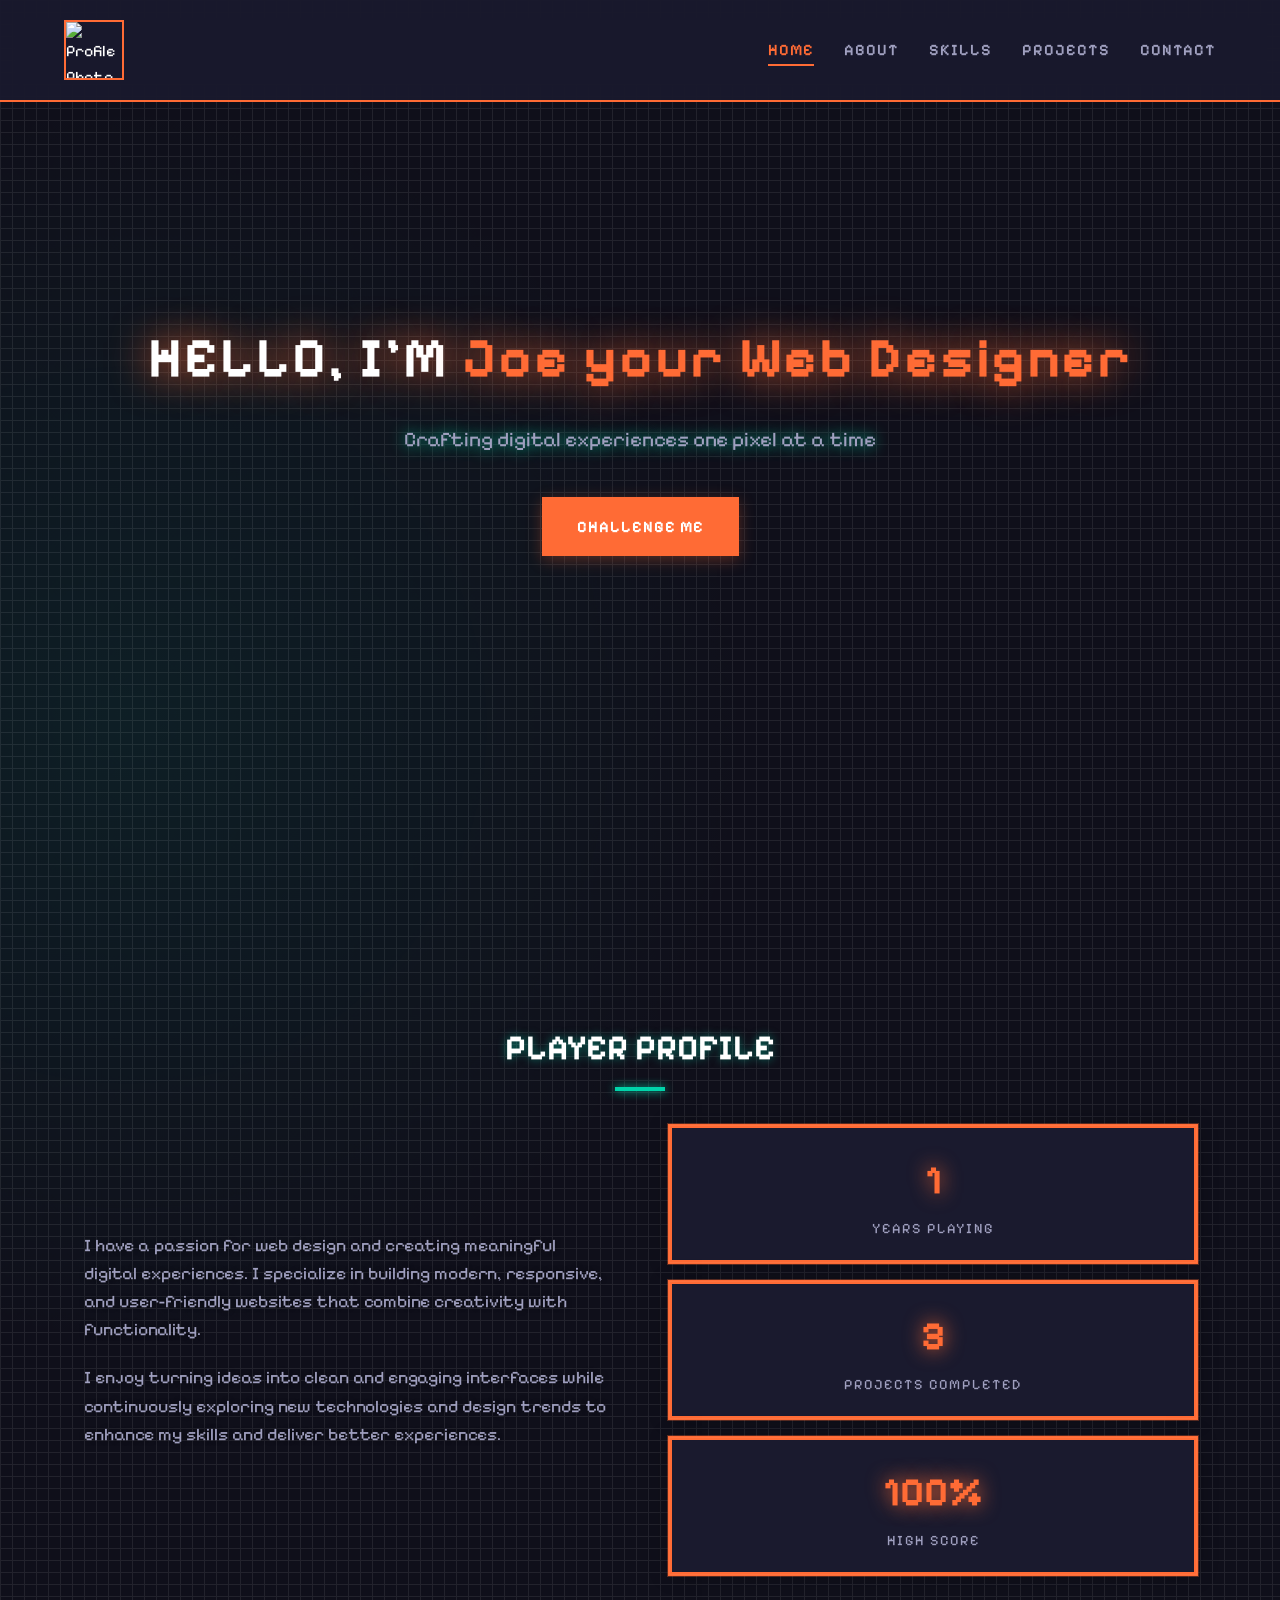
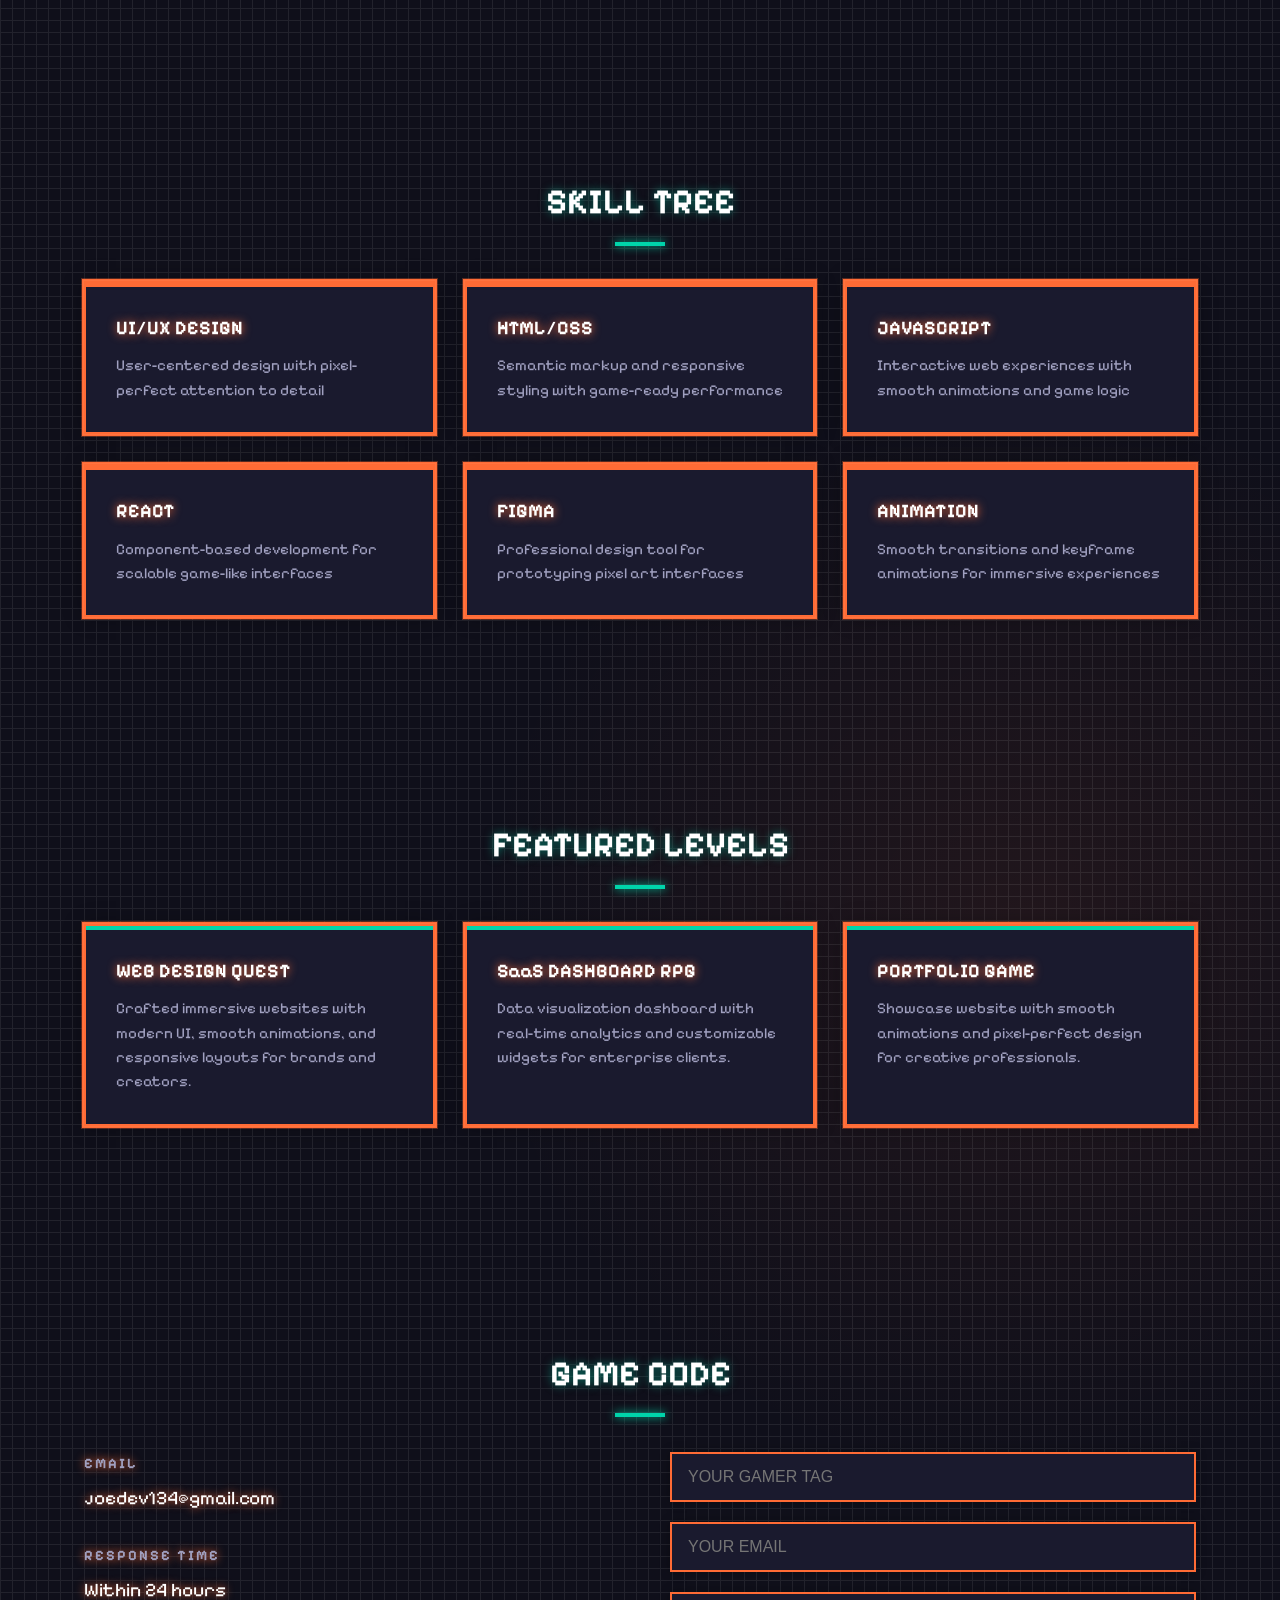
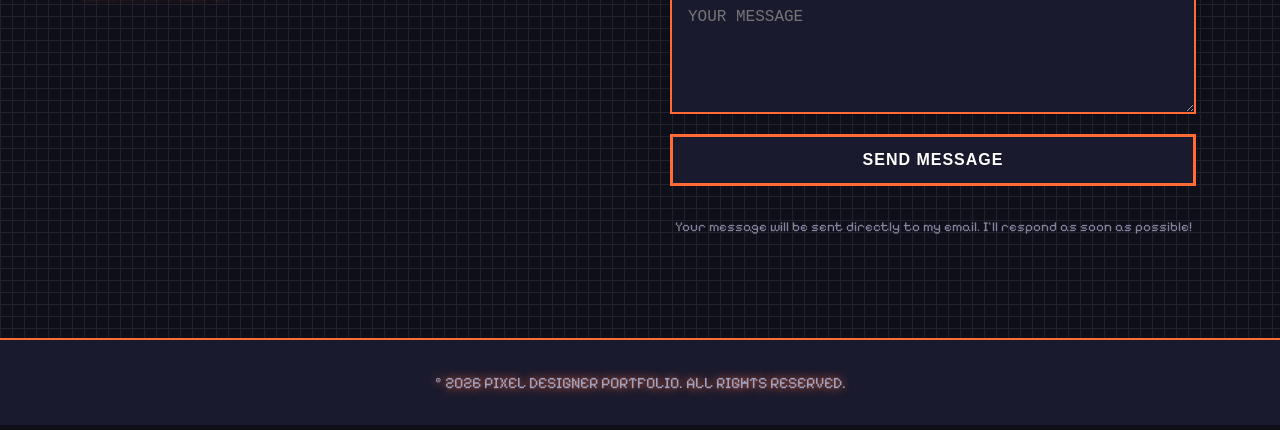
==== index.html @ b0dbd519 "Initial commit" ====
<!DOCTYPE html>
<html lang="en">
<head>
    <meta charset="UTF-8">
    <meta name="viewport" content="width=device-width, initial-scale=1.0">
    <meta name="description" content="Game-themed web designer portfolio with pixel art style. UI/UX design skills, projects, and experience showcase.">
    <title>Pixel Designer Portfolio</title>
    <link rel="stylesheet" href="styles.css">
</head>
<body>
    <header class="header">
        <nav class="nav container">
            <div class="logo">
                <img src="../Gemini_Generated_Image_d6v6o7d6v6o7d6v6.png" alt="Profile Photo" class="logo__img">
            </div>
            <ul class="nav__list" id="navList">
                <li><a href="#home" class="nav__link active">HOME</a></li>
                <li><a href="#about" class="nav__link">ABOUT</a></li>
                <li><a href="#skills" class="nav__link">SKILLS</a></li>
                <li><a href="#projects" class="nav__link">PROJECTS</a></li>
                <li><a href="#contact" class="nav__link">CONTACT</a></li>
            </ul>
        </nav>
    </header>

    <section class="home section" id="home">
        <div class="container">
            <h1 class="home__title">HELLO, I'M <span class="highlight">Joe your Web Designer</span></h1>
            <p class="home__subtitle">Crafting digital experiences one pixel at a time</p>
            <a href="#contact" class="btn btn-primary">CHALLENGE ME</a>
        </div>
    </section>

    <section class="about section" id="about">
        <div class="container">
            <h2 class="section__title">PLAYER PROFILE</h2>
            <div class="about__content">
                <div class="about__text">
                    <p>I have a passion for web design and creating meaningful digital experiences. I specialize in building modern, responsive, and user-friendly websites that combine creativity with functionality.</p>
                    <p>I enjoy turning ideas into clean and engaging interfaces while continuously exploring new technologies and design trends to enhance my skills and deliver better experiences.</p>
                </div>
                <div class="about__stats">
                    <div class="stat">
                        <div class="stat__number">1</div>
                        <div class="stat__label">YEARS PLAYING</div>
                    </div>
                    <div class="stat">
                        <div class="stat__number">3</div>
                        <div class="stat__label">PROJECTS COMPLETED</div>
                    </div>
                    <div class="stat">
                        <div class="stat__number">100%</div>
                        <div class="stat__label">HIGH SCORE</div>
                    </div>
                </div>
            </div>
        </div>
    </section>

    <section class="skills section" id="skills">
        <div class="container">
            <h2 class="section__title">SKILL TREE</h2>
            <div class="skills__grid">
                <div class="skill-card" data-skill>
                    <h3 class="skill-card__title">UI/UX DESIGN</h3>
                    <p class="skill-card__desc">User-centered design with pixel-perfect attention to detail</p>
                </div>
                <div class="skill-card" data-skill>
                    <h3 class="skill-card__title">HTML/CSS</h3>
                    <p class="skill-card__desc">Semantic markup and responsive styling with game-ready performance</p>
                </div>
                <div class="skill-card" data-skill>
                    <h3 class="skill-card__title">JAVASCRIPT</h3>
                    <p class="skill-card__desc">Interactive web experiences with smooth animations and game logic</p>
                </div>
                <div class="skill-card" data-skill>
                    <h3 class="skill-card__title">REACT</h3>
                    <p class="skill-card__desc">Component-based development for scalable game-like interfaces</p>
                </div>
                <div class="skill-card" data-skill>
                    <h3 class="skill-card__title">FIGMA</h3>
                    <p class="skill-card__desc">Professional design tool for prototyping pixel art interfaces</p>
                </div>
                <div class="skill-card" data-skill>
                    <h3 class="skill-card__title">ANIMATION</h3>
                    <p class="skill-card__desc">Smooth transitions and keyframe animations for immersive experiences</p>
                </div>
            </div>
        </div>
    </section>

    <section class="projects section" id="projects">
        <div class="container">
            <h2 class="section__title">FEATURED LEVELS</h2>
            <div class="projects__grid">
                <div class="project-card" data-project>
                    <h3 class="project-card__title">WEB DESIGN QUEST</h3>
                    <p class="project-card__desc">Crafted immersive websites with modern UI, smooth animations, and responsive layouts for brands and creators.</p>
                </div>
                <div class="project-card" data-project>
                    <h3 class="project-card__title">SaaS DASHBOARD RPG</h3>
                    <p class="project-card__desc">Data visualization dashboard with real-time analytics and customizable widgets for enterprise clients.</p>
                </div>
                <div class="project-card" data-project>
                    <h3 class="project-card__title">PORTFOLIO GAME</h3>
                    <p class="project-card__desc">Showcase website with smooth animations and pixel-perfect design for creative professionals.</p>
                </div>
            </div>
        </div>
    </section>

    <section class="contact section" id="contact">
        <div class="container">
            <h2 class="section__title">GAME CODE</h2>
            <div class="contact__content">
                <div class="contact__info">
                    <div class="contact-item">
                        <h4>EMAIL</h4>
                        <p>joedev134@gmail.com</p>
                    </div>
                    <div class="contact-item">
                        <h4>RESPONSE TIME</h4>
                        <p>Within 24 hours</p>
                    </div>
                </div>
                <form class="contact__form" id="contactForm" action="https://formspree.io/f/maqgzdpd" method="POST">
                    <input type="hidden" name="_subject" value="New Portfolio Contact Message">
                    <div class="form-group">
                        <input type="text" name="name" placeholder="YOUR GAMER TAG" required>
                    </div>
                    <div class="form-group">
                        <input type="email" name="email" placeholder="YOUR EMAIL" required>
                    </div>
                    <div class="form-group">
                        <textarea name="message" rows="5" placeholder="YOUR MESSAGE" required></textarea>
                    </div>
                    <button type="submit" class="btn btn-secondary">SEND MESSAGE</button>
                    <p class="form-note">Your message will be sent directly to my email. I'll respond as soon as possible!</p>
                </form>
            </div>
        </div>
    </section>

    <footer class="footer">
        <div class="container">
            <p>&copy; 2026 PIXEL DESIGNER PORTFOLIO. ALL RIGHTS RESERVED.</p>
        </div>
    </footer>

    <script src="animations.js"></script>
</body>
</html>
---- styles.css ----
@import url('https://fonts.googleapis.com/css2?family=Pixelify+Sans:wght@400;500;600;700;800&display=swap');

html {
    scroll-behavior: smooth;
}

:root {
    --primary-color: #ff6b35;
    --primary-dark: #e55a2b;
    --secondary-color: #1a1a2e;
    --accent-color: #00d4aa;
    --bg-color: #0f0f1a;
    --card-bg: #1a1a2e;
    --text-color: #ffffff;
    --text-light: #a0a0c0;
    --border-radius: 0;
    --transition: all 0.3s ease;
    --font-primary: 'Pixelify Sans', cursive;
    --pixel-size: 4px;
}

* {
    margin: 0;
    padding: 0;
    box-sizing: border-box;
}

body {
    font-family: var(--font-primary);
    background-color: var(--bg-color);
    color: var(--text-color);
    line-height: 1.6;
    overflow-x: hidden;
    position: relative;
}

body::before {
    content: '';
    position: fixed;
    top: 0;
    left: 0;
    width: 100%;
    height: 100%;
    background: 
        radial-gradient(circle at 10% 20%, rgba(0, 212, 170, 0.08) 0%, transparent 20%),
        radial-gradient(circle at 80% 70%, rgba(255, 107, 53, 0.08) 0%, transparent 20%);
    z-index: -1;
}

body::after {
    content: '';
    position: fixed;
    top: 0;
    left: 0;
    width: 100%;
    height: 100%;
    background-image: 
        linear-gradient(#ffffff 1px, transparent 1px),
        linear-gradient(90deg, #ffffff 1px, transparent 1px);
    background-size: 12px 12px;
    opacity: 0.08;
    pointer-events: none;
    z-index: -1;
}

.container {
    width: min(90%, 1200px);
    margin: 0 auto;
    padding: 0 20px;
}

.section {
    padding: 100px 0;
}

.game-title {
    text-align: center;
    font-size: 3rem;
    font-weight: 800;
    margin-bottom: 60px;
    position: relative;
    text-shadow: 0 0 20px var(--primary-color);
    letter-spacing: 4px;
}

.game-title::after {
    content: '';
    position: absolute;
    width: 80px;
    height: 8px;
    background: var(--primary-color);
    bottom: -30px;
    left: 50%;
    transform: translateX(-50%);
    box-shadow: 0 0 15px var(--primary-color);
}

.section__title {
    text-align: center;
    font-size: 2.2rem;
    font-weight: 700;
    margin-bottom: 50px;
    position: relative;
    text-shadow: 0 0 10px rgba(0, 212, 170, 0.5);
}

.section__title::after {
    content: '';
    position: absolute;
    width: 50px;
    height: 4px;
    background: var(--accent-color);
    bottom: -15px;
    left: 50%;
    transform: translateX(-50%);
    box-shadow: 0 0 10px var(--accent-color);
}

.header {
    position: fixed;
    top: 0;
    left: 0;
    width: 100%;
    background: rgba(26, 26, 46, 0.95);
    backdrop-filter: blur(10px);
    z-index: 1000;
    border-bottom: 2px solid var(--primary-color);
}

.nav {
    display: flex;
    justify-content: space-between;
    align-items: center;
    padding: 20px 0;
}

.logo {
    width: 60px;
    height: 60px;
    border: 2px solid var(--primary-color);
    border-radius: 0;
    display: flex;
    align-items: center;
    justify-content: center;
    cursor: pointer;
    transition: var(--transition);
    position: relative;
    overflow: hidden;
}

.logo__img {
    width: 100%;
    height: 100%;
    object-fit: cover;
    display: block;
}

.logo::before {
    content: '';
    position: absolute;
    top: -5px;
    left: -5px;
    right: -5px;
    bottom: -5px;
    border: 2px solid transparent;
    box-shadow: 0 0 10px var(--primary-color);
}

.logo:hover {
    transform: scale(1.1);
    box-shadow: 0 0 20px var(--primary-color);
}

.nav__list {
    display: flex;
    gap: 30px;
    list-style: none;
    position: relative;
}

.nav__link {
    text-decoration: none;
    color: var(--text-light);
    font-weight: 600;
    position: relative;
    transition: var(--transition);
    padding: 5px 0;
    letter-spacing: 1px;
    z-index: 1;
}

.nav__link.active,
.nav__link:hover {
    color: var(--primary-color);
    border-bottom: 2px solid var(--primary-color);
}

.btn {
    display: inline-block;
    padding: 14px 32px;
    border: 3px solid var(--primary-color);
    border-radius: 0;
    font-size: 1rem;
    font-weight: 700;
    text-decoration: none;
    cursor: pointer;
    transition: var(--transition);
    text-align: center;
    letter-spacing: 1px;
    position: relative;
}

.btn-primary {
    background: var(--primary-color);
    color: #fff;
    box-shadow: 0 4px 15px rgba(255, 107, 53, 0.3);
}

.btn-primary:hover {
    background: var(--primary-dark);
    transform: translateY(-2px);
}

.btn-secondary {
    background: var(--secondary-color);
    color: #fff;
}

.btn-secondary:hover {
    background: #2a2a4a;
    transform: translateY(-2px);
}

.home {
    min-height: 100vh;
    display: flex;
    align-items: center;
    justify-content: center;
    text-align: center;
    padding-top: 70px;
}

.home__title {
    font-size: 3.5rem;
    font-weight: 800;
    margin-bottom: 20px;
    text-shadow: 0 0 40px var(--primary-color);
    letter-spacing: 2px;
}

.highlight {
    color: var(--primary-color);
    text-shadow: 0 0 40px var(--primary-color);
}

.home__subtitle {
    font-size: 1.3rem;
    color: var(--text-light);
    margin-bottom: 40px;
    text-shadow: 0 0 15px var(--accent-color);
}

.about {
    padding-top: 120px;
}

.about__content {
    display: grid;
    grid-template-columns: 1fr 1fr;
    gap: 60px;
    align-items: center;
}

.about__text p {
    font-size: 1.1rem;
    margin-bottom: 20px;
    color: var(--text-light);
    text-shadow: 0 0 5px rgba(0, 0, 0, 0.5);
}

.about__stats {
    display: flex;
    flex-direction: column;
    gap: 20px;
}

.stat {
    text-align: center;
    padding: 20px;
    background: var(--card-bg);
    border: 2px solid var(--primary-color);
    transition: var(--transition);
    box-shadow: 
        0 0 0 1px rgba(255, 255, 255, 0.05),
        0 0 0 2px var(--primary-color),
        0 0 0 3px rgba(255, 107, 53, 0.3),
        0 0 20px rgba(0, 0, 0, 0.3);
}

.stat:hover {
    transform: translateY(-5px);
    background: var(--primary-color);
    box-shadow: 
        0 0 0 1px rgba(255, 255, 255, 0.05),
        0 0 0 2px var(--primary-color),
        0 0 0 3px rgba(255, 107, 53, 0.3),
        0 0 20px var(--primary-color);
}

.stat:hover .stat__number {
    color: #fff;
    text-shadow: 0 0 20px #fff;
}

.stat__number {
    font-size: 2.5rem;
    font-weight: 800;
    color: var(--primary-color);
    margin-bottom: 5px;
    text-shadow: 0 0 20px var(--primary-color);
}

.stat__label {
    font-size: 0.9rem;
    color: var(--text-light);
    text-transform: uppercase;
    letter-spacing: 2px;
}

.about__stats {
    display: flex;
    flex-direction: column;
    gap: 20px;
}

.stat {
    text-align: center;
    padding: 20px;
    background: var(--card-bg);
    border: 2px solid var(--primary-color);
    transition: var(--transition);
    box-shadow: 
        0 0 0 1px rgba(255, 255, 255, 0.05),
        0 0 0 2px var(--primary-color),
        0 0 0 3px rgba(255, 107, 53, 0.3),
        0 0 20px rgba(0, 0, 0, 0.3);
}

.stat:hover {
    transform: translateY(-5px);
    background: var(--primary-color);
    box-shadow: 0 0 30px var(--primary-color), 0 0 60px var(--primary-color);
}

.stat:hover .stat__number {
    color: #fff;
    text-shadow: 0 0 20px #fff;
}

.stat__number {
    font-size: 2.5rem;
    font-weight: 800;
    color: var(--primary-color);
    margin-bottom: 5px;
    text-shadow: 0 0 20px var(--primary-color);
}

.stat__label {
    font-size: 0.9rem;
    color: var(--text-light);
    text-transform: uppercase;
    letter-spacing: 2px;
}

.skills__grid {
    display: grid;
    grid-template-columns: repeat(auto-fit, minmax(280px, 1fr));
    gap: 30px;
}

.skill-card {
    background: var(--card-bg);
    padding: 30px;
    border: 2px solid var(--primary-color);
    transition: var(--transition);
    box-shadow: 
        0 0 0 1px rgba(255, 255, 255, 0.05),
        0 0 0 2px var(--primary-color),
        0 0 0 3px rgba(255, 107, 53, 0.3),
        0 0 20px rgba(0, 0, 0, 0.3);
    position: relative;
    overflow: hidden;
}

.skill-card::before {
    content: '';
    position: absolute;
    top: 0;
    left: 0;
    width: 100%;
    height: 4px;
    background: var(--primary-color);
}

.skill-card:hover {
    transform: translateY(-10px);
    box-shadow: 0 0 30px var(--primary-color), 0 0 60px var(--primary-color);
    border-color: var(--accent-color);
}

.skill-card__title {
    font-size: 1.2rem;
    margin-bottom: 10px;
    color: var(--text-color);
    text-shadow: 0 0 10px var(--primary-color);
}

.skill-card__desc {
    color: var(--text-light);
    font-size: 0.95rem;
}

.projects__grid {
    display: grid;
    grid-template-columns: repeat(auto-fit, minmax(300px, 1fr));
    gap: 30px;
}

.project-card {
    background: var(--card-bg);
    padding: 30px;
    border: 2px solid var(--primary-color);
    transition: var(--transition);
    box-shadow: 
        0 0 0 1px rgba(255, 255, 255, 0.05),
        0 0 0 2px var(--primary-color),
        0 0 0 3px rgba(255, 107, 53, 0.3),
        0 0 20px rgba(0, 0, 0, 0.3);
    position: relative;
    overflow: hidden;
}

.project-card::before {
    content: '';
    position: absolute;
    top: 0;
    left: 0;
    width: 100%;
    height: 4px;
    background: var(--accent-color);
}

.project-card:hover {
    transform: translateY(-10px);
    box-shadow: 0 0 30px var(--primary-color), 0 0 60px var(--primary-color);
    border-color: var(--accent-color);
}

.project-card__title {
    font-size: 1.2rem;
    margin-bottom: 10px;
    color: var(--text-color);
    text-shadow: 0 0 10px var(--primary-color);
}

.project-card__desc {
    color: var(--text-light);
    font-size: 0.95rem;
}

.contact {
    padding-top: 120px;
}

.contact__content {
    display: grid;
    grid-template-columns: 1fr 1fr;
    gap: 60px;
}

.contact__info {
    display: flex;
    flex-direction: column;
    gap: 30px;
}

.contact-item h4 {
    font-size: 0.9rem;
    text-transform: uppercase;
    letter-spacing: 2px;
    color: var(--text-light);
    margin-bottom: 8px;
    text-shadow: 0 0 10px var(--primary-color);
}

.contact-item p {
    font-size: 1.2rem;
    color: var(--text-color);
    text-shadow: 0 0 10px var(--primary-color);
}

.contact__form {
    display: flex;
    flex-direction: column;
    gap: 20px;
}

.form-group {
    display: flex;
    flex-direction: column;
}

.form-group input,
.form-group textarea {
    padding: 14px 16px;
    border: 2px solid var(--primary-color);
    border-radius: 0;
    font-size: 1rem;
    background: var(--card-bg);
    color: var(--text-color);
    transition: var(--transition);
    box-shadow: 0 0 10px rgba(0, 0, 0, 0.3);
}

.form-group input:focus,
.form-group textarea:focus {
    outline: none;
    border-color: var(--accent-color);
    box-shadow: 0 0 20px var(--accent-color);
}

.form-group textarea {
    resize: vertical;
}

.form-note {
    font-size: 0.85rem;
    color: var(--text-light);
    text-align: center;
    margin-top: 10px;
    opacity: 0.8;
}

.footer {
    background: var(--card-bg);
    padding: 30px 0;
    text-align: center;
    border-top: 2px solid var(--primary-color);
}

.footer p {
    color: var(--text-light);
    text-shadow: 0 0 10px var(--primary-color);
}

@media (max-width: 768px) {
    .home__title {
        font-size: 2.5rem;
    }

    .game-title {
        font-size: 2rem;
    }

    .section__title {
        font-size: 1.5rem;
    }

    .about__content,
    .contact__content {
        grid-template-columns: 1fr;
    }

    .home__subtitle {
        font-size: 1rem;
    }

    .nav__list {
        gap: 15px;
    }
    
    .stat__number {
        font-size: 2rem;
    }
}
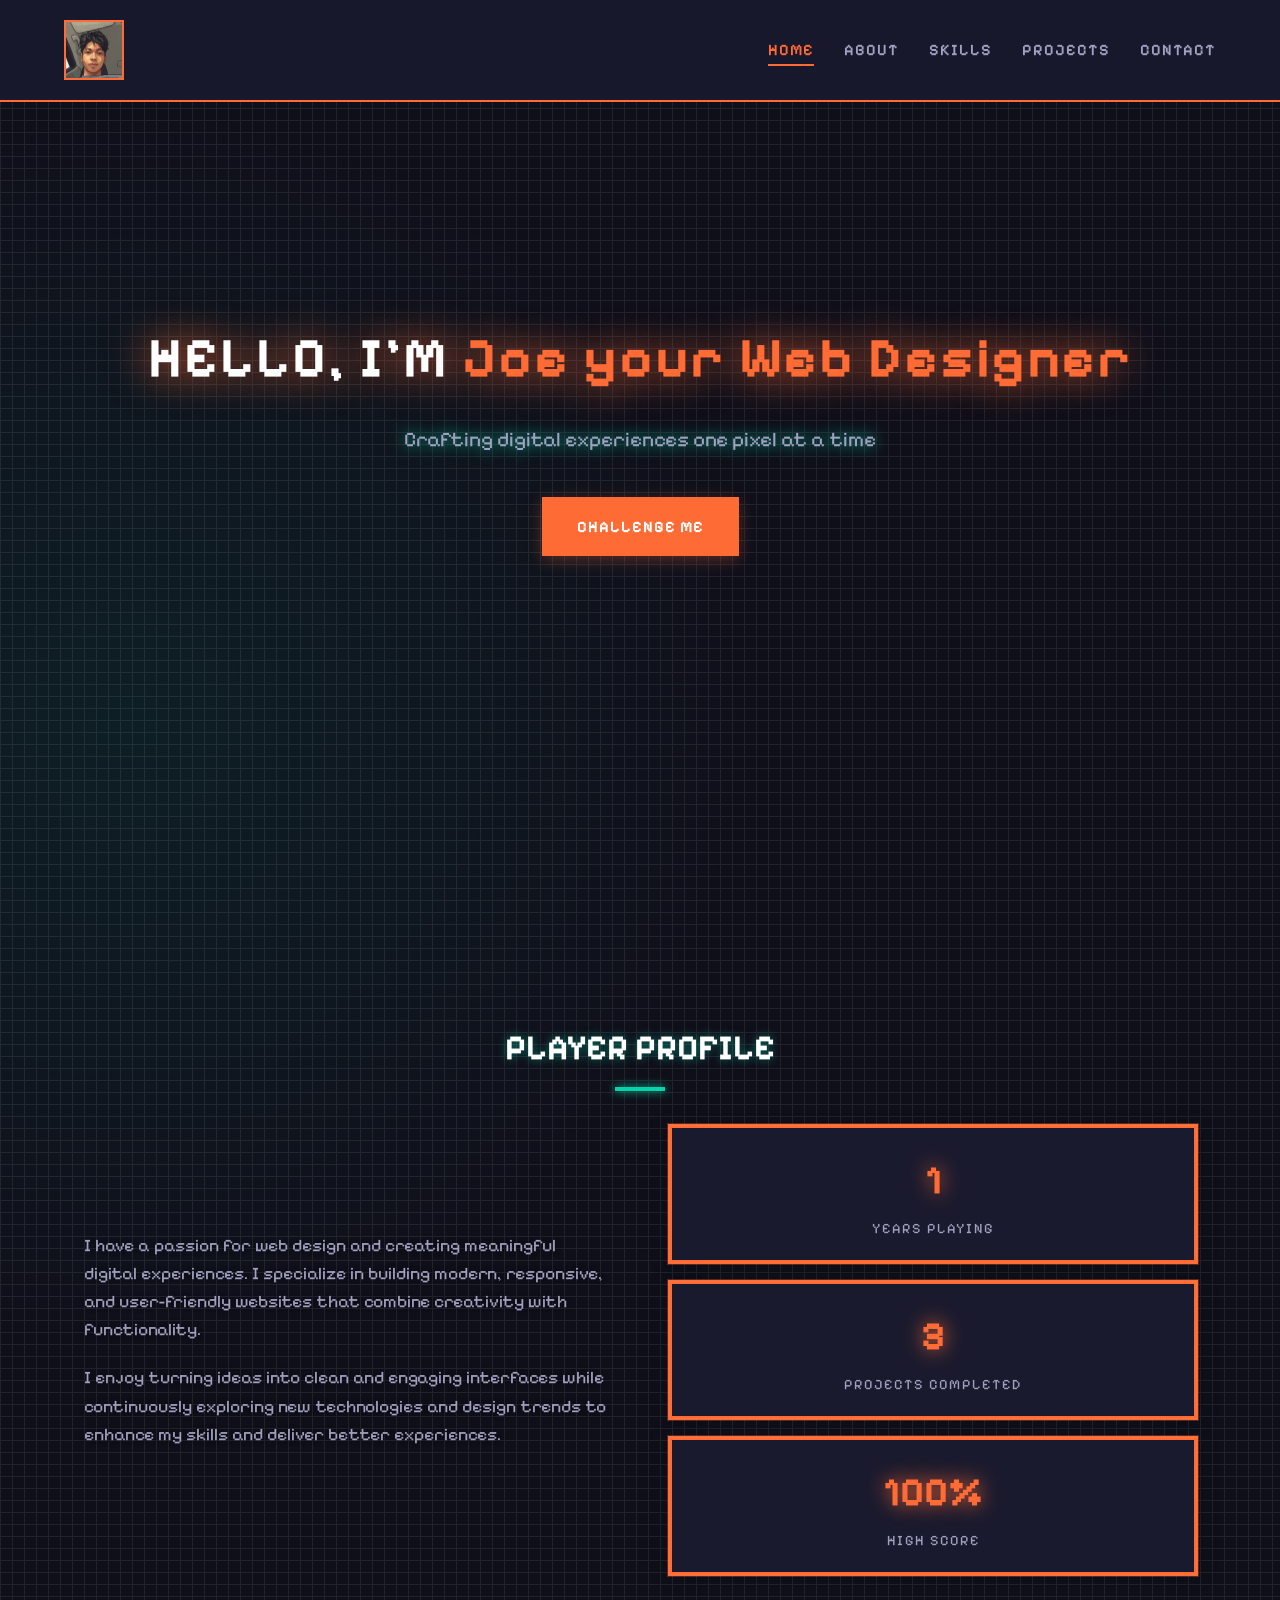
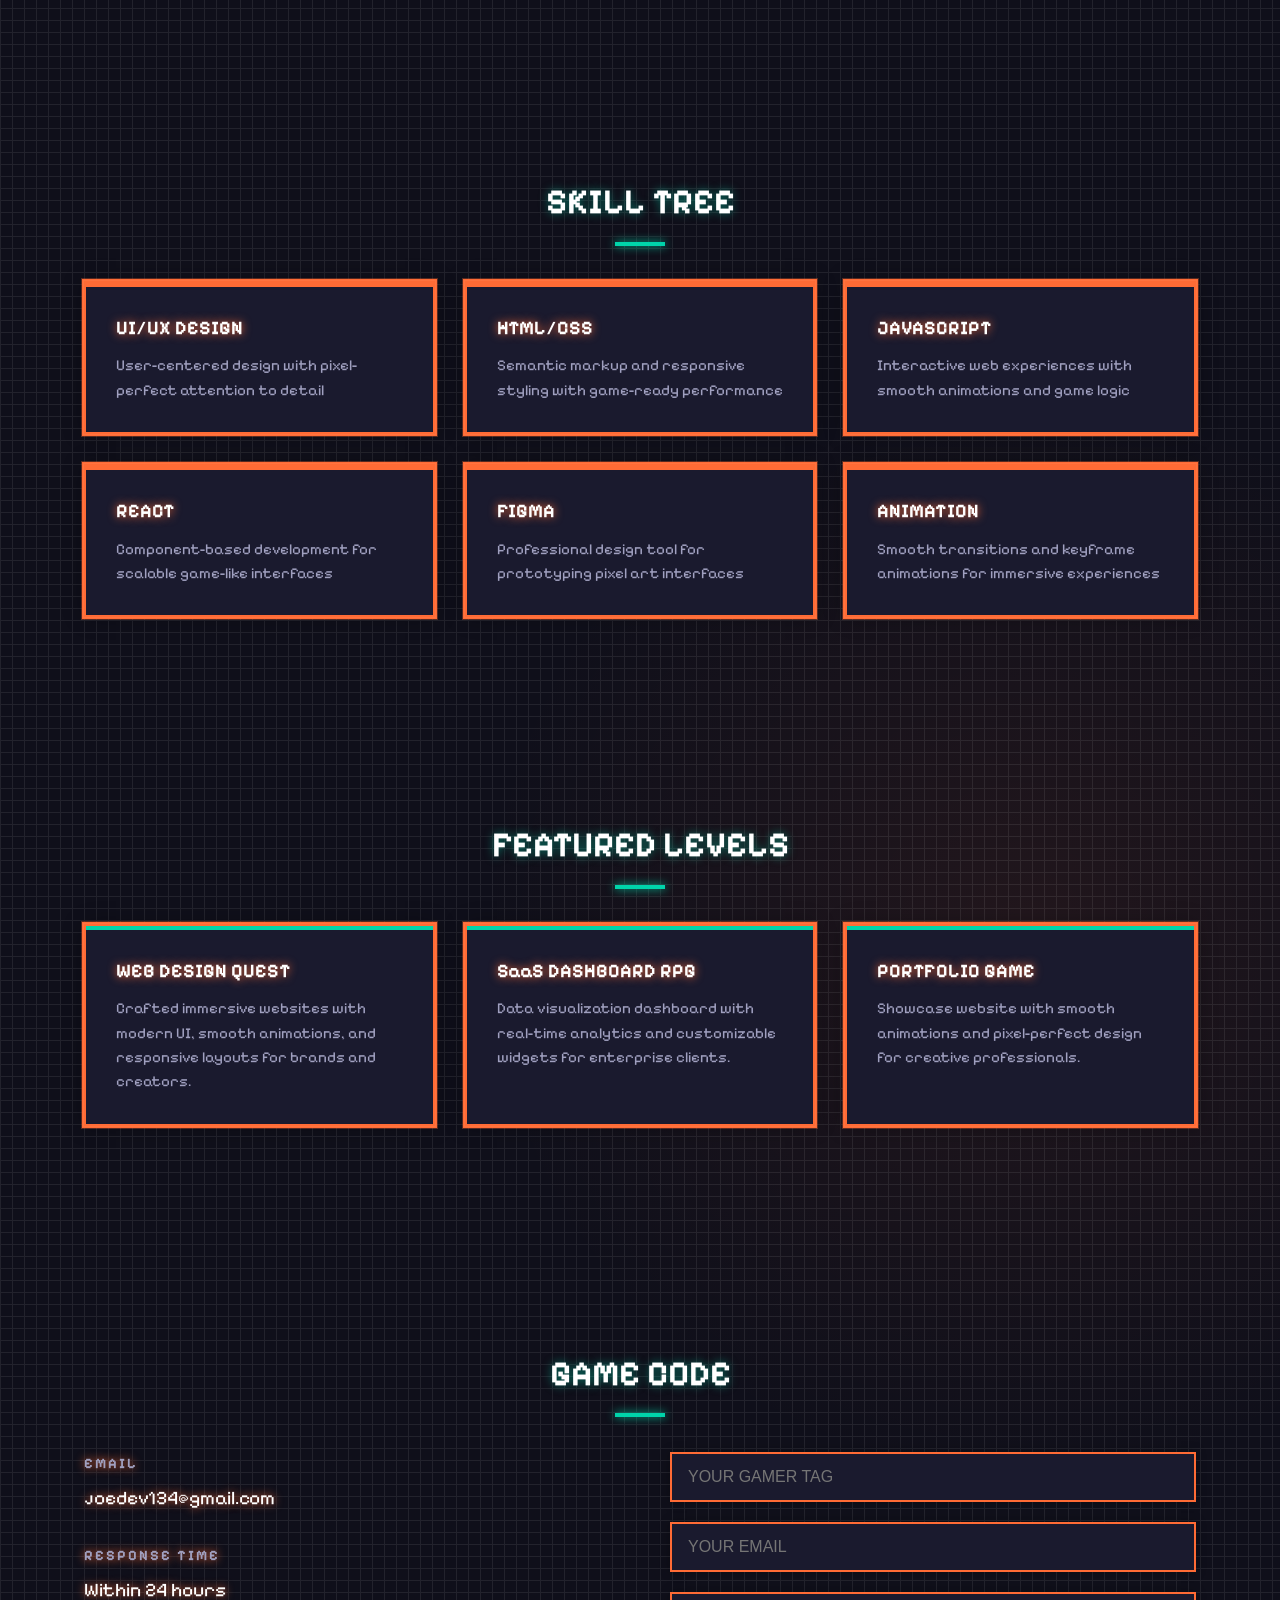
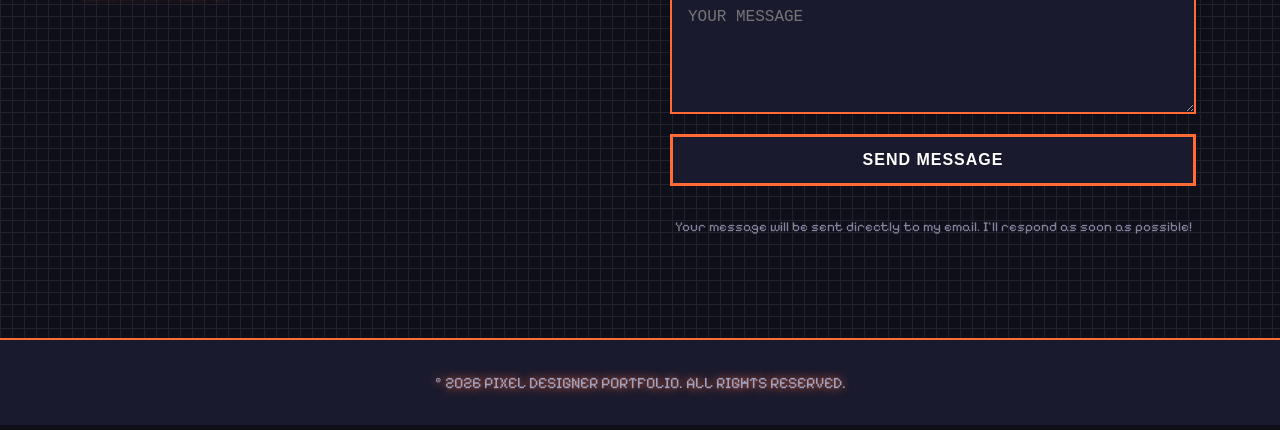
==== commit a9b9b47d: "Add profile image and fix logo path (refresh)" ====
--- a/index.html
+++ b/index.html
@@ -11,7 +11,7 @@
     <header class="header">
         <nav class="nav container">
             <div class="logo">
-                <img src="../Gemini_Generated_Image_d6v6o7d6v6o7d6v6.png" alt="Profile Photo" class="logo__img">
+                <img src="profile.png" alt="Profile Photo" class="logo__img">
             </div>
             <ul class="nav__list" id="navList">
                 <li><a href="#home" class="nav__link active">HOME</a></li>
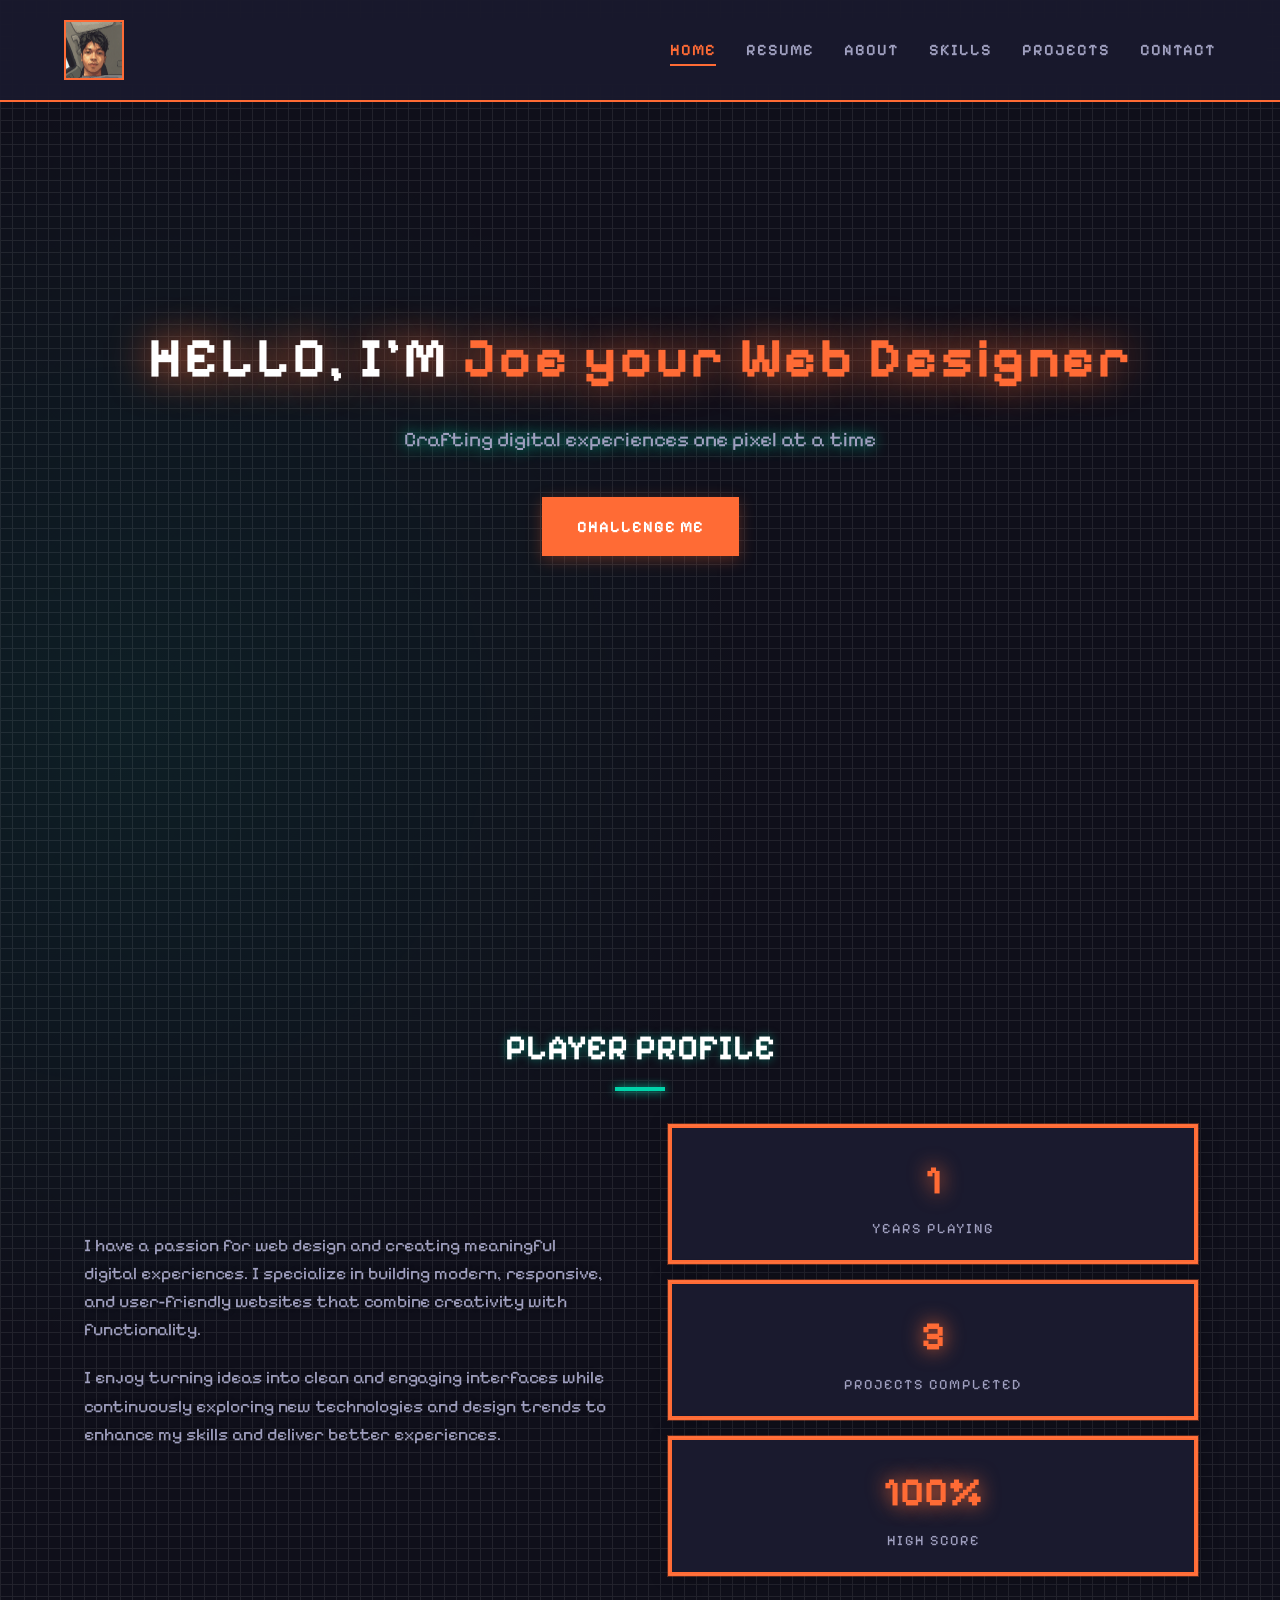
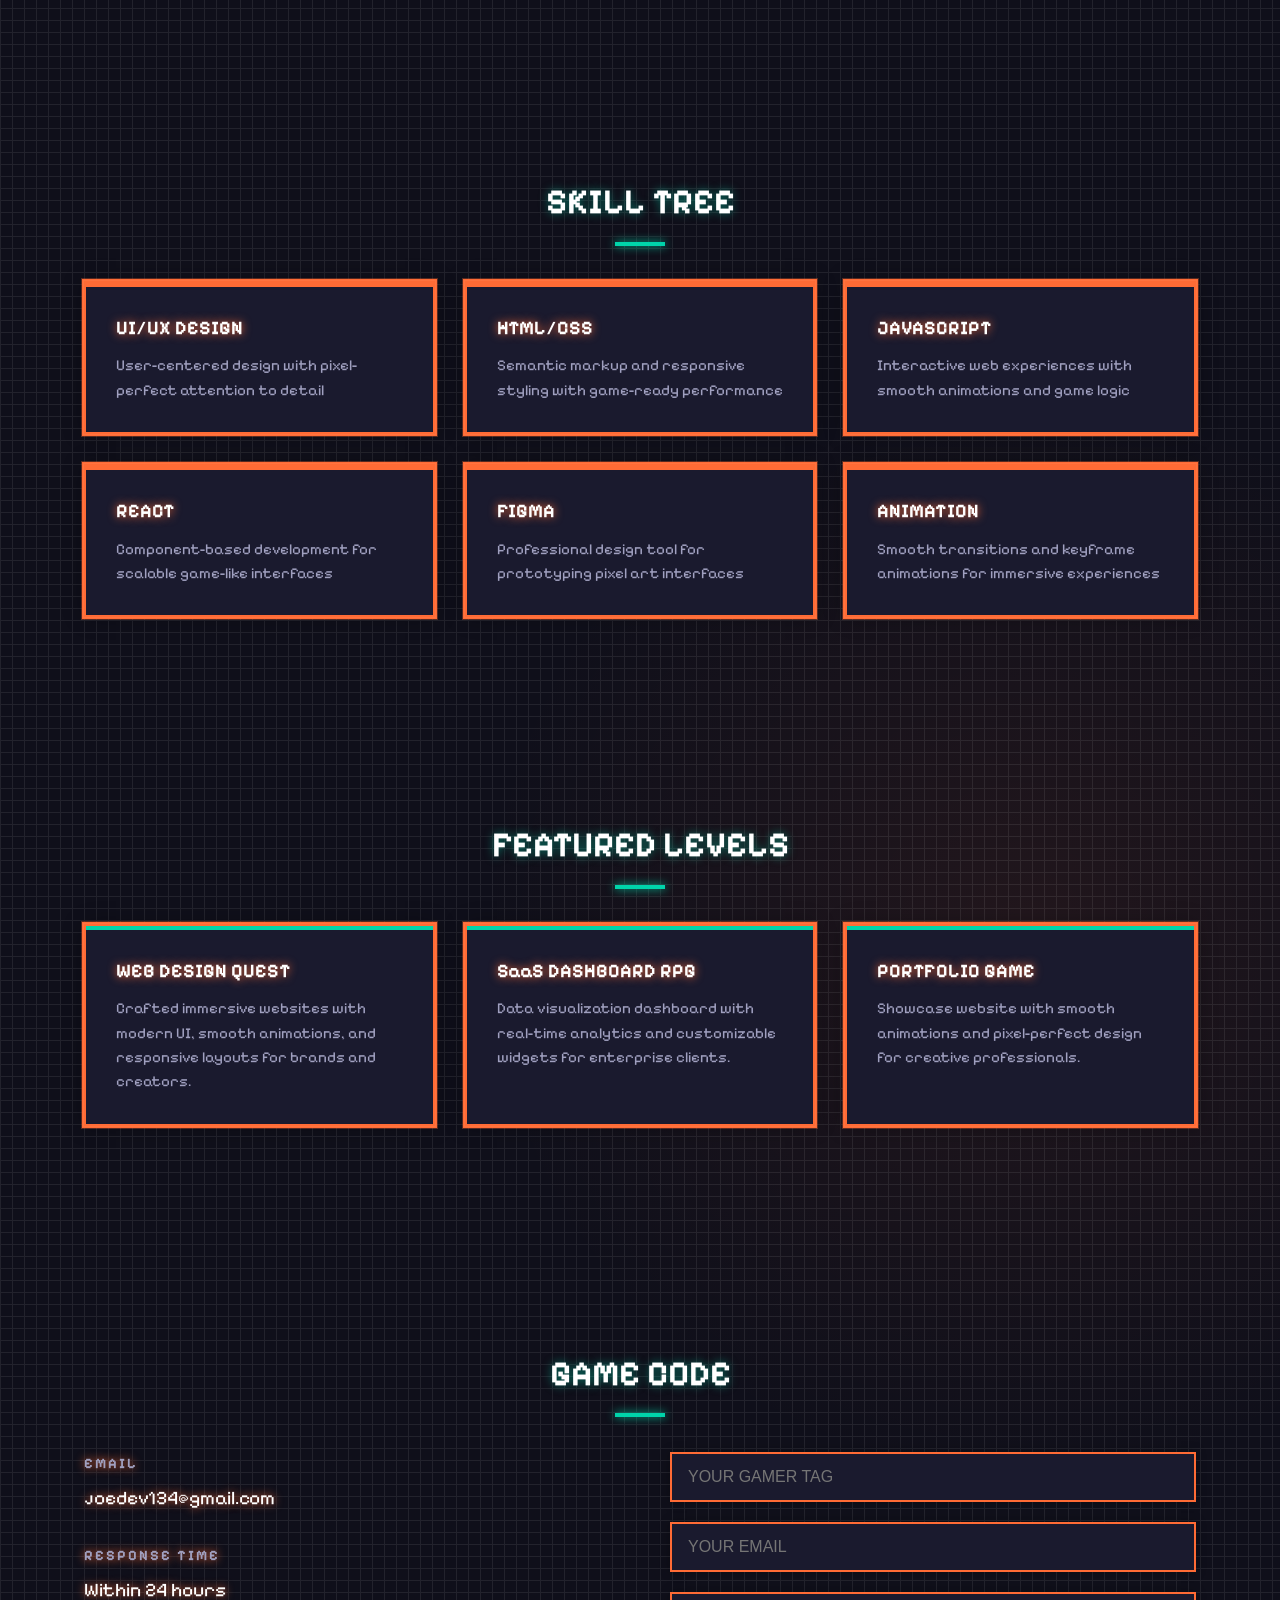
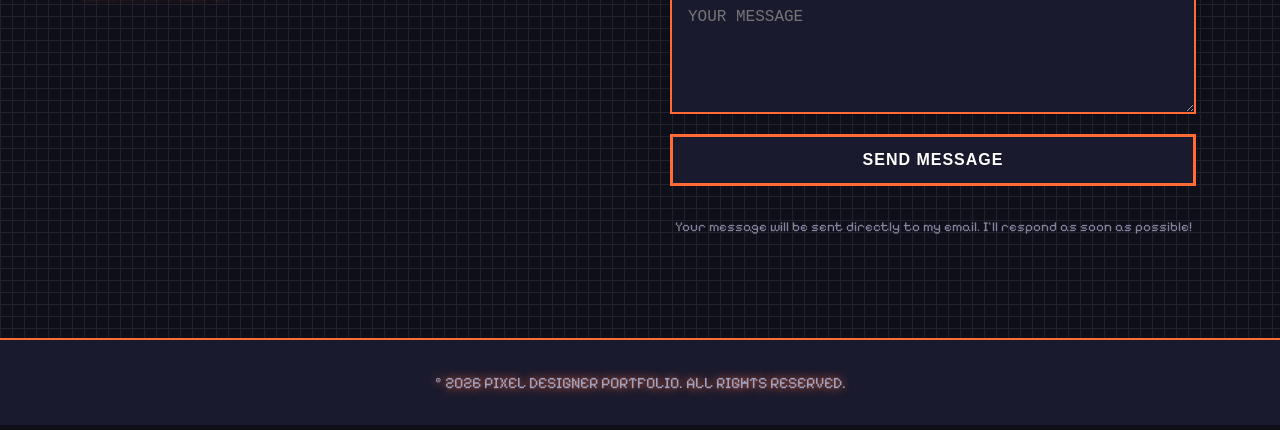
==== commit 6045b227: "Add resume page with Joe's profile info" ====
--- a/index.html
+++ b/index.html
@@ -15,6 +15,7 @@
             </div>
             <ul class="nav__list" id="navList">
                 <li><a href="#home" class="nav__link active">HOME</a></li>
+                <li><a href="resume.html" class="nav__link">RESUME</a></li>
                 <li><a href="#about" class="nav__link">ABOUT</a></li>
                 <li><a href="#skills" class="nav__link">SKILLS</a></li>
                 <li><a href="#projects" class="nav__link">PROJECTS</a></li>
--- a/styles.css
+++ b/styles.css
@@ -582,4 +582,78 @@
     .stat__number {
         font-size: 2rem;
     }
+}
+
+.resume__content {
+    max-width: 1000px;
+    margin: 0 auto;
+}
+
+.resume__section {
+    background: var(--card-bg);
+    padding: 30px;
+    border: 2px solid var(--primary-color);
+    margin-bottom: 30px;
+    box-shadow: 0 0 20px rgba(0, 0, 0, 0.3);
+}
+
+.resume__section-title {
+    font-size: 1.5rem;
+    color: var(--primary-color);
+    text-shadow: 0 0 10px var(--primary-color);
+    margin-bottom: 20px;
+}
+
+.resume__stats {
+    display: grid;
+    grid-template-columns: repeat(auto-fit, minmax(250px, 1fr));
+    gap: 20px;
+}
+
+.resume__stat {
+    text-align: center;
+    padding: 20px;
+    background: var(--card-bg);
+    border: 2px solid var(--primary-color);
+}
+
+.resume__stat-number {
+    display: block;
+    font-size: 1rem;
+    font-weight: 600;
+    color: var(--text-color);
+    margin-bottom: 5px;
+}
+
+.resume__stat-label {
+    font-size: 0.8rem;
+    color: var(--text-light);
+    text-transform: uppercase;
+    letter-spacing: 1px;
+}
+
+.timeline__item {
+    margin-bottom: 30px;
+}
+
+.timeline__title {
+    font-size: 1.3rem;
+    color: var(--primary-color);
+    margin-bottom: 5px;
+}
+
+.timeline__company {
+    color: var(--text-light);
+    font-size: 0.9rem;
+    margin-bottom: 10px;
+}
+
+.timeline__description {
+    list-style: none;
+    padding-left: 20px;
+}
+
+.timeline__description li {
+    margin-bottom: 5px;
+    color: var(--text-light);
 }
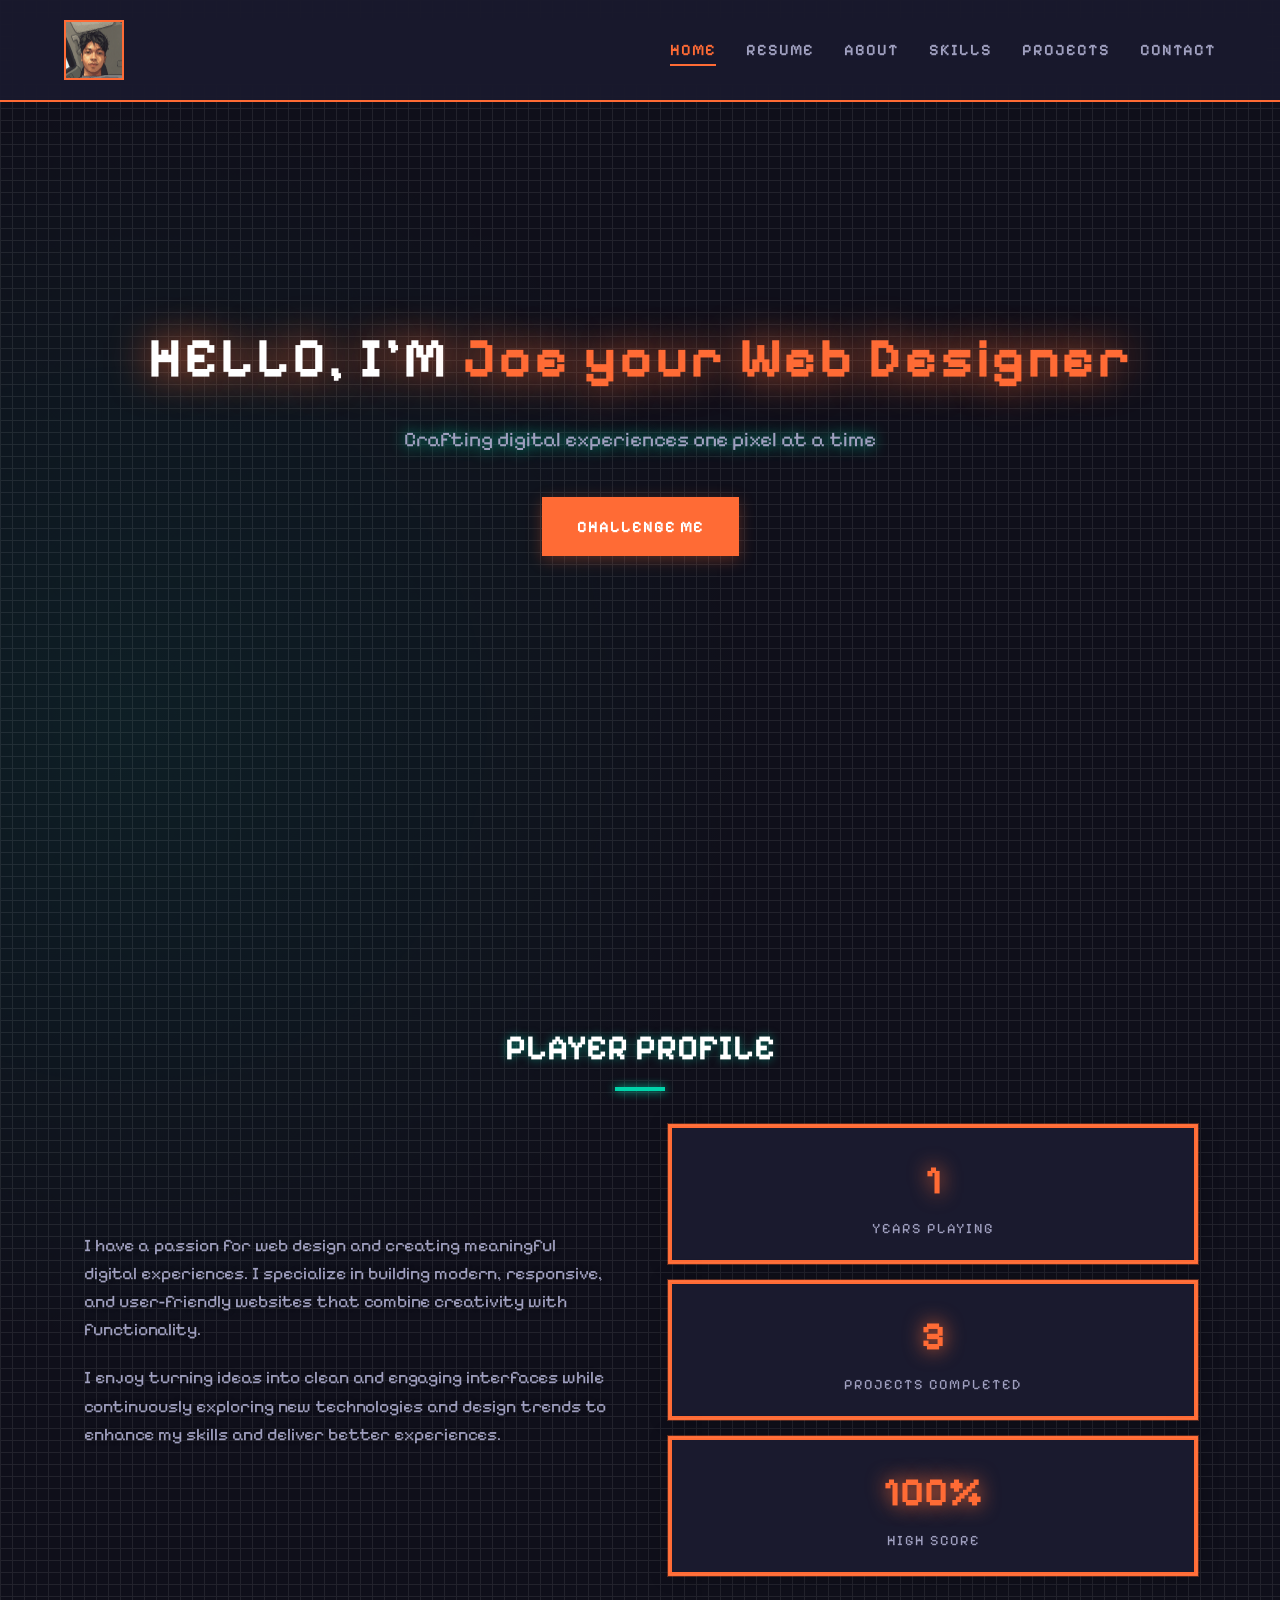
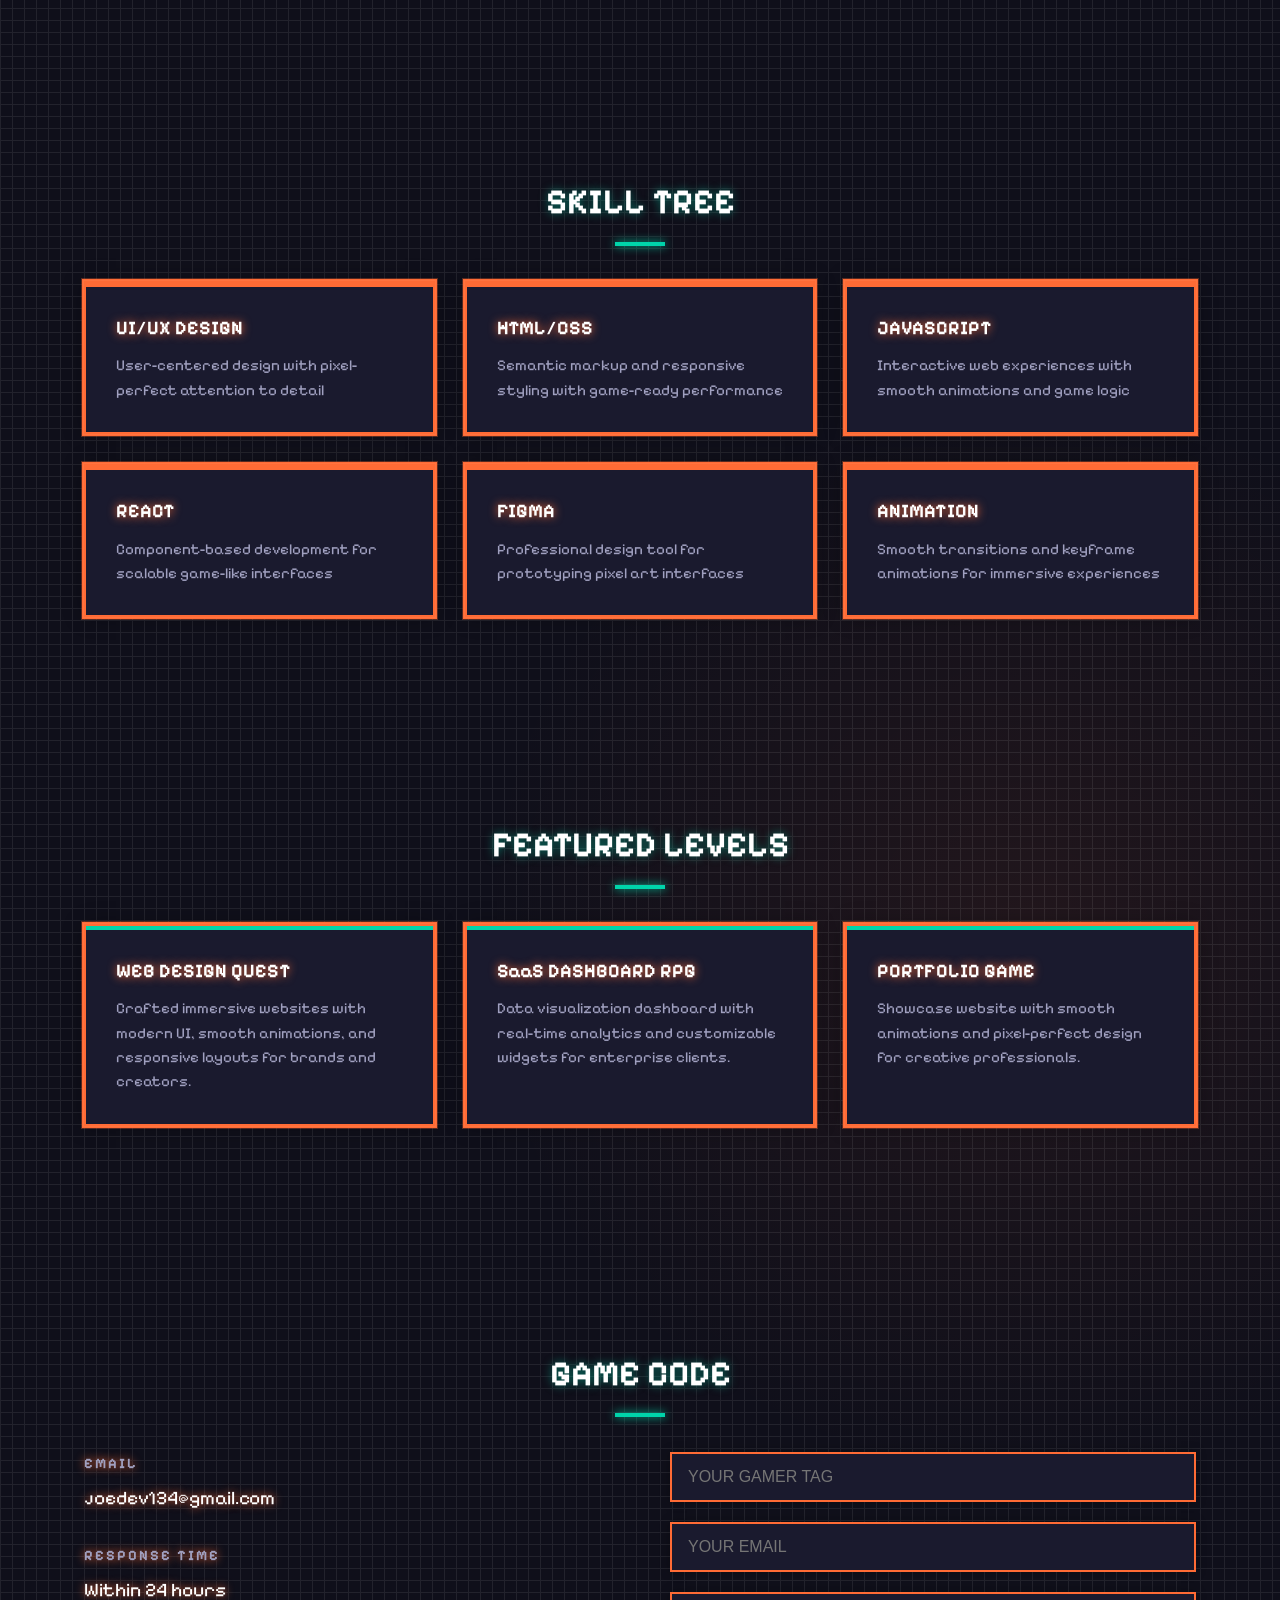
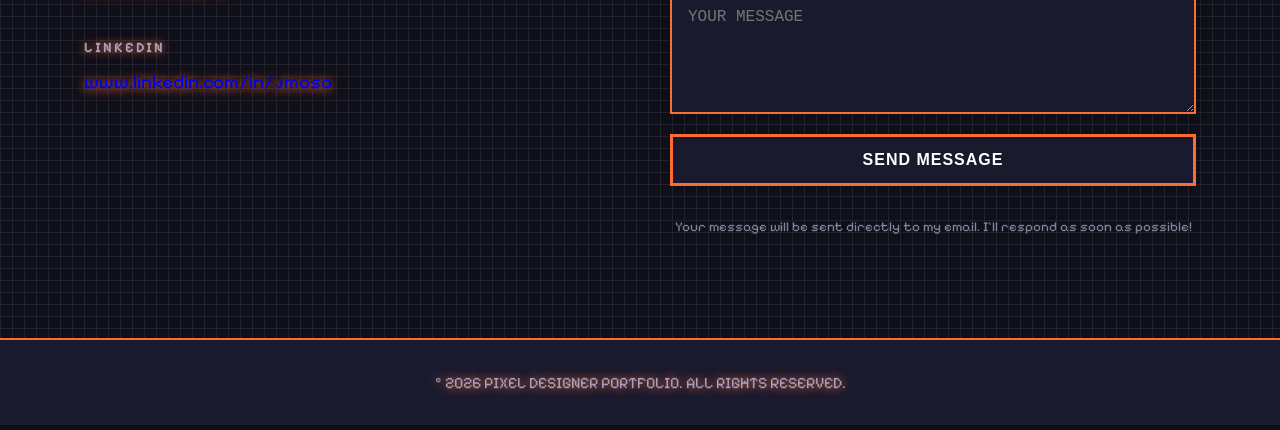
==== commit 593fb9ab: "Add LinkedIn to contact section" ====
--- a/index.html
+++ b/index.html
@@ -123,6 +123,10 @@
                         <h4>RESPONSE TIME</h4>
                         <p>Within 24 hours</p>
                     </div>
+                    <div class="contact-item">
+                        <h4>LINKEDIN</h4>
+                        <p><a href="https://www.linkedin.com/in/jmoso" target="_blank" rel="noopener noreferrer">www.linkedin.com/in/jmoso</a></p>
+                    </div>
                 </div>
                 <form class="contact__form" id="contactForm" action="https://formspree.io/f/maqgzdpd" method="POST">
                     <input type="hidden" name="_subject" value="New Portfolio Contact Message">
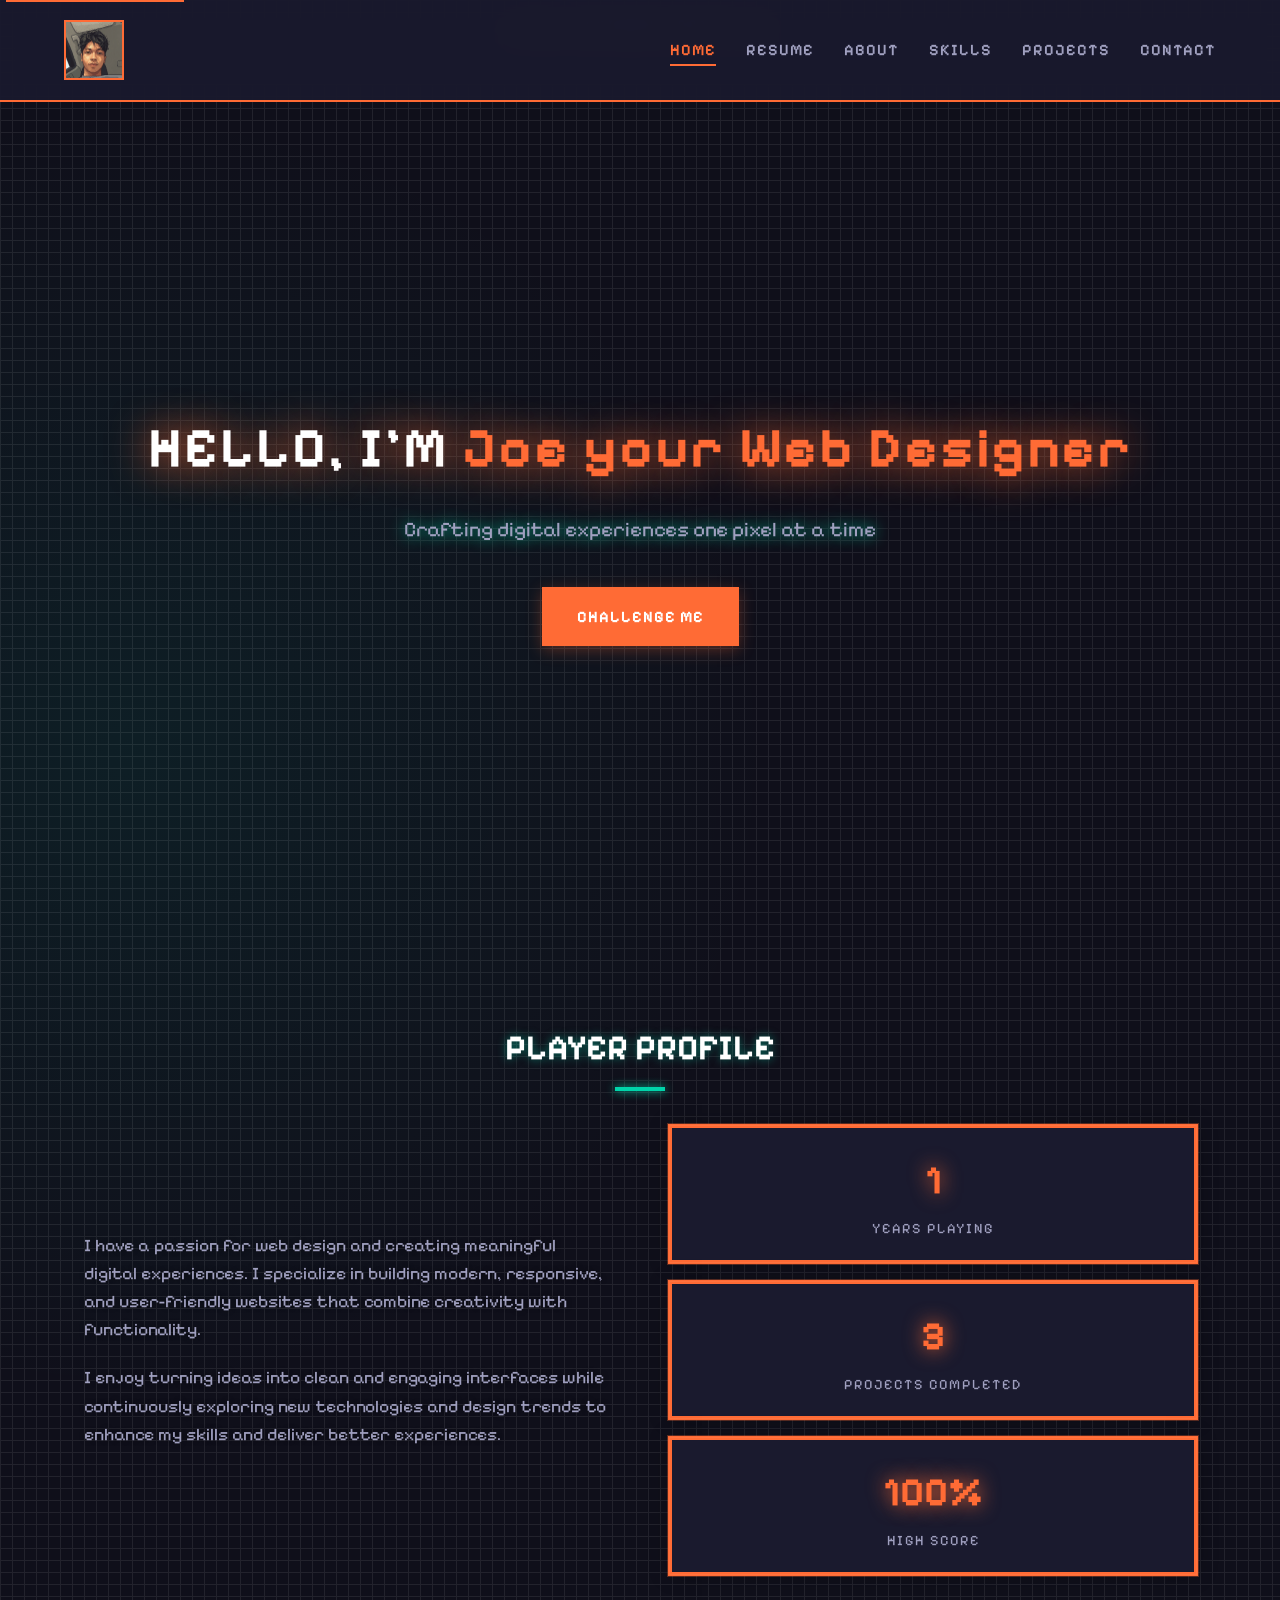
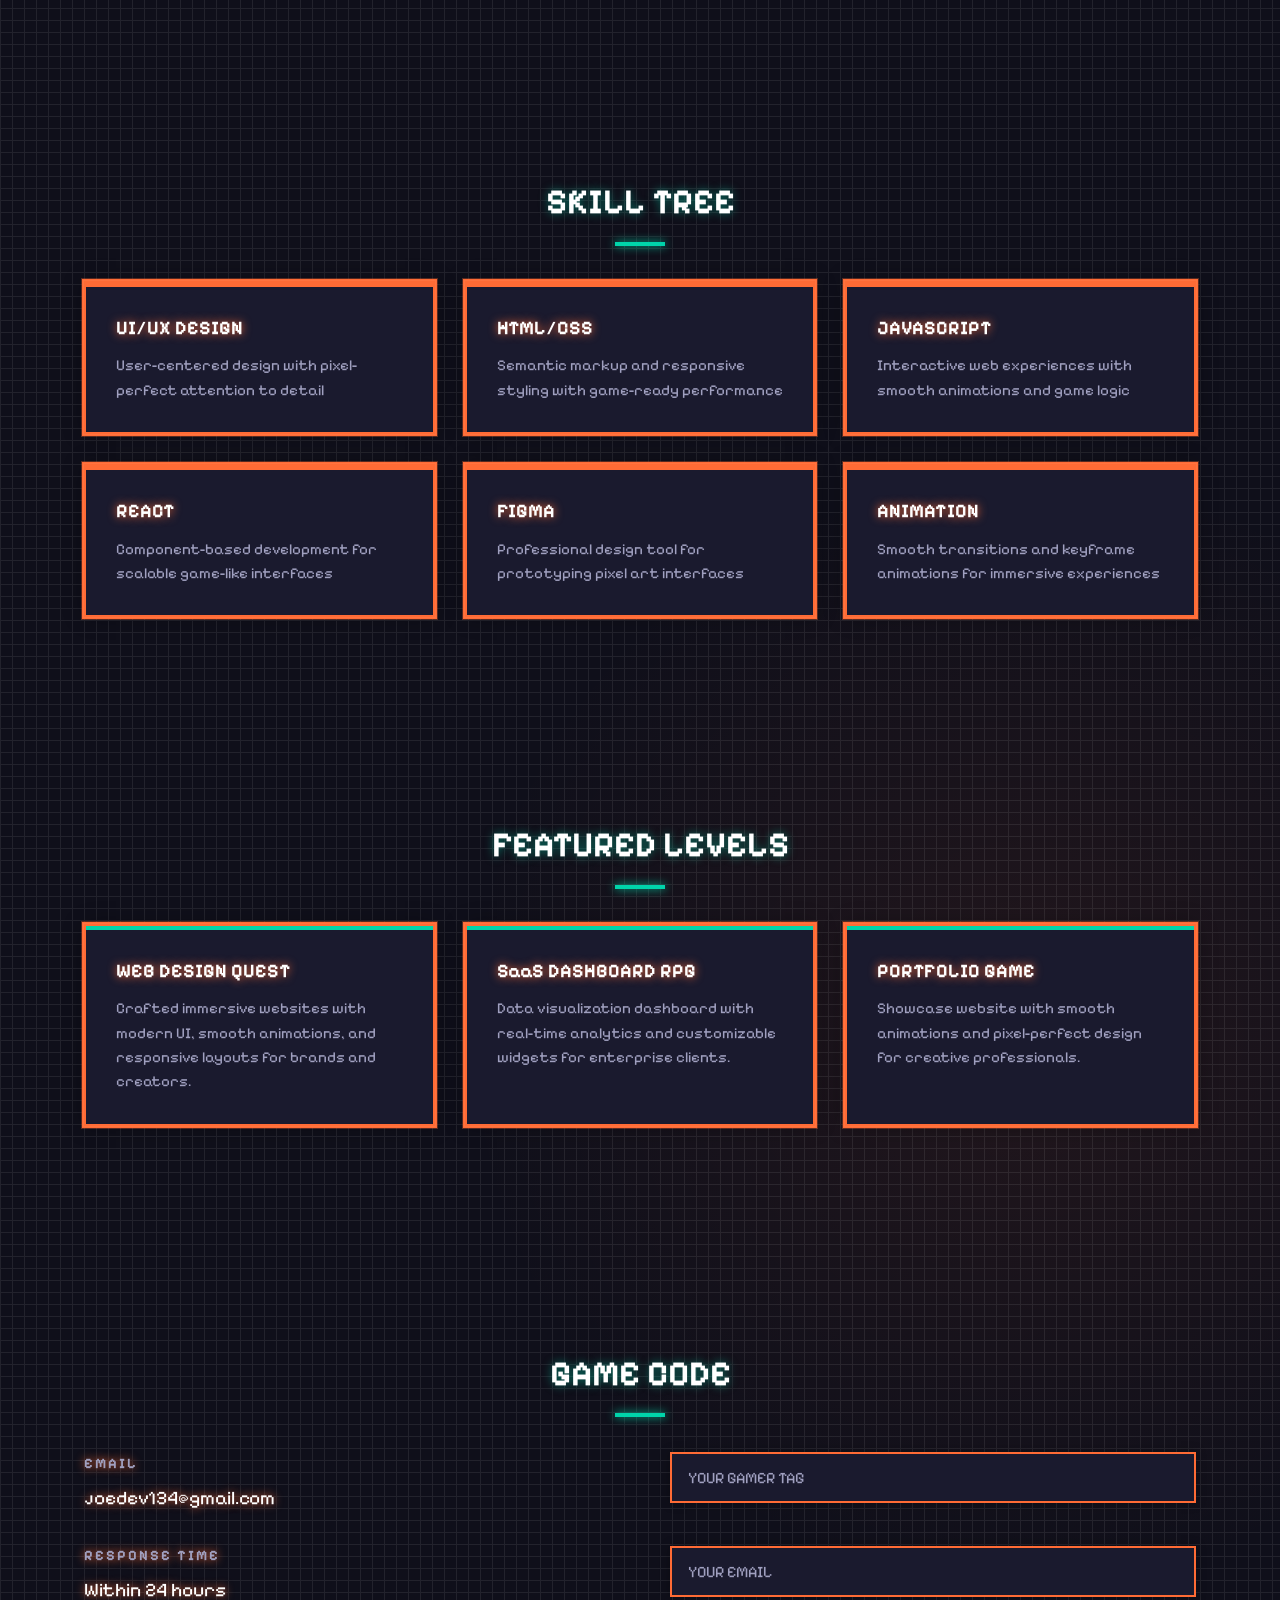
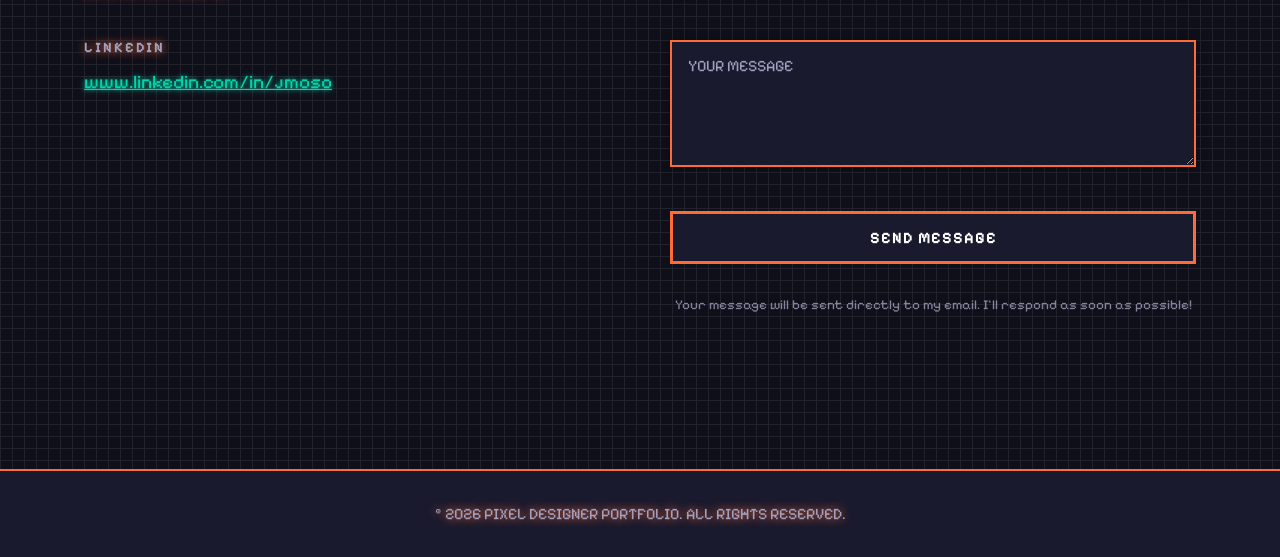
==== commit a7f157c8: "feat: accessibility, UX, and technical improvements - Add skip to content link for screen readers - " ====
--- a/index.html
+++ b/index.html
@@ -5,16 +5,36 @@
     <meta name="viewport" content="width=device-width, initial-scale=1.0">
     <meta name="description" content="Game-themed web designer portfolio with pixel art style. UI/UX design skills, projects, and experience showcase.">
     <title>Pixel Designer Portfolio</title>
+    <link rel="icon" href="favicon.svg" type="image/svg+xml">
+    <link rel="canonical" href="https://joedesigner.github.io/portfolio/">
+    <meta property="og:title" content="Pixel Designer Portfolio">
+    <meta property="og:description" content="Game-themed web designer portfolio with pixel art style. UI/UX design skills, projects, and experience showcase.">
+    <meta property="og:type" content="website">
+    <meta property="og:url" content="https://joedesigner.github.io/portfolio/">
+    <meta property="og:image" content="https://joedesigner.github.io/portfolio/og-image.png">
+    <meta property="og:locale" content="en_US">
+    <meta name="twitter:card" content="summary_large_image">
+    <meta name="twitter:title" content="Pixel Designer Portfolio">
+    <meta name="twitter:description" content="Game-themed web designer portfolio with pixel art style.">
     <link rel="stylesheet" href="styles.css">
 </head>
 <body>
+    <a href="#main-content" class="skip-link" aria-label="Skip to main content">Skip to Content</a>
+    
+    <div class="loading-overlay" id="loadingOverlay" role="status" aria-label="Loading page">
+        <div class="loading-spinner" aria-hidden="true"></div>
+    </div>
+
     <header class="header">
-        <nav class="nav container">
-            <div class="logo">
-                <img src="profile.png" alt="Profile Photo" class="logo__img">
+        <nav class="nav container" role="navigation" aria-label="Main navigation">
+            <div class="logo" tabindex="0" role="button" aria-label="Go to homepage">
+                <img src="profile.png" alt="Profile photo of Joe, a web designer" class="logo__img">
             </div>
+            <button class="mobile-menu-toggle" aria-label="Toggle mobile menu" aria-expanded="false" aria-controls="navList">
+                <span class="hamburger"></span>
+            </button>
             <ul class="nav__list" id="navList">
-                <li><a href="#home" class="nav__link active">HOME</a></li>
+                <li><a href="#home" class="nav__link active" aria-current="page">HOME</a></li>
                 <li><a href="resume.html" class="nav__link">RESUME</a></li>
                 <li><a href="#about" class="nav__link">ABOUT</a></li>
                 <li><a href="#skills" class="nav__link">SKILLS</a></li>
@@ -24,127 +44,136 @@
         </nav>
     </header>
 
-    <section class="home section" id="home">
-        <div class="container">
-            <h1 class="home__title">HELLO, I'M <span class="highlight">Joe your Web Designer</span></h1>
-            <p class="home__subtitle">Crafting digital experiences one pixel at a time</p>
-            <a href="#contact" class="btn btn-primary">CHALLENGE ME</a>
-        </div>
-    </section>
+    <main id="main-content" class="main-content" tabindex="-1">
+        <section class="home section" id="home">
+            <div class="container">
+                <h1 class="home__title">HELLO, I'M <span class="highlight">Joe your Web Designer</span></h1>
+                <p class="home__subtitle">Crafting digital experiences one pixel at a time</p>
+                <a href="#contact" class="btn btn-primary" aria-label="Send me a message">CHALLENGE ME</a>
+            </div>
+        </section>
 
-    <section class="about section" id="about">
-        <div class="container">
-            <h2 class="section__title">PLAYER PROFILE</h2>
-            <div class="about__content">
-                <div class="about__text">
-                    <p>I have a passion for web design and creating meaningful digital experiences. I specialize in building modern, responsive, and user-friendly websites that combine creativity with functionality.</p>
-                    <p>I enjoy turning ideas into clean and engaging interfaces while continuously exploring new technologies and design trends to enhance my skills and deliver better experiences.</p>
-                </div>
-                <div class="about__stats">
-                    <div class="stat">
-                        <div class="stat__number">1</div>
-                        <div class="stat__label">YEARS PLAYING</div>
+        <section class="about section" id="about">
+            <div class="container">
+                <h2 class="section__title">PLAYER PROFILE</h2>
+                <div class="about__content">
+                    <div class="about__text">
+                        <p>I have a passion for web design and creating meaningful digital experiences. I specialize in building modern, responsive, and user-friendly websites that combine creativity with functionality.</p>
+                        <p>I enjoy turning ideas into clean and engaging interfaces while continuously exploring new technologies and design trends to enhance my skills and deliver better experiences.</p>
                     </div>
-                    <div class="stat">
-                        <div class="stat__number">3</div>
-                        <div class="stat__label">PROJECTS COMPLETED</div>
-                    </div>
-                    <div class="stat">
-                        <div class="stat__number">100%</div>
-                        <div class="stat__label">HIGH SCORE</div>
+                    <div class="about__stats">
+                        <div class="stat" data-animate>
+                            <div class="stat__number">1</div>
+                            <div class="stat__label">YEARS PLAYING</div>
+                        </div>
+                        <div class="stat" data-animate>
+                            <div class="stat__number">3</div>
+                            <div class="stat__label">PROJECTS COMPLETED</div>
+                        </div>
+                        <div class="stat" data-animate>
+                            <div class="stat__number">100%</div>
+                            <div class="stat__label">HIGH SCORE</div>
+                        </div>
                     </div>
                 </div>
             </div>
-        </div>
-    </section>
+        </section>
 
-    <section class="skills section" id="skills">
-        <div class="container">
-            <h2 class="section__title">SKILL TREE</h2>
-            <div class="skills__grid">
-                <div class="skill-card" data-skill>
-                    <h3 class="skill-card__title">UI/UX DESIGN</h3>
-                    <p class="skill-card__desc">User-centered design with pixel-perfect attention to detail</p>
-                </div>
-                <div class="skill-card" data-skill>
-                    <h3 class="skill-card__title">HTML/CSS</h3>
-                    <p class="skill-card__desc">Semantic markup and responsive styling with game-ready performance</p>
-                </div>
-                <div class="skill-card" data-skill>
-                    <h3 class="skill-card__title">JAVASCRIPT</h3>
-                    <p class="skill-card__desc">Interactive web experiences with smooth animations and game logic</p>
-                </div>
-                <div class="skill-card" data-skill>
-                    <h3 class="skill-card__title">REACT</h3>
-                    <p class="skill-card__desc">Component-based development for scalable game-like interfaces</p>
-                </div>
-                <div class="skill-card" data-skill>
-                    <h3 class="skill-card__title">FIGMA</h3>
-                    <p class="skill-card__desc">Professional design tool for prototyping pixel art interfaces</p>
-                </div>
-                <div class="skill-card" data-skill>
-                    <h3 class="skill-card__title">ANIMATION</h3>
-                    <p class="skill-card__desc">Smooth transitions and keyframe animations for immersive experiences</p>
+        <section class="skills section" id="skills">
+            <div class="container">
+                <h2 class="section__title">SKILL TREE</h2>
+                <div class="skills__grid">
+                    <div class="skill-card" data-skill tabindex="0" role="listitem" aria-label="UI/UX Design skill">
+                        <h3 class="skill-card__title">UI/UX DESIGN</h3>
+                        <p class="skill-card__desc">User-centered design with pixel-perfect attention to detail</p>
+                    </div>
+                    <div class="skill-card" data-skill tabindex="0" role="listitem" aria-label="HTML/CSS skill">
+                        <h3 class="skill-card__title">HTML/CSS</h3>
+                        <p class="skill-card__desc">Semantic markup and responsive styling with game-ready performance</p>
+                    </div>
+                    <div class="skill-card" data-skill tabindex="0" role="listitem" aria-label="JavaScript skill">
+                        <h3 class="skill-card__title">JAVASCRIPT</h3>
+                        <p class="skill-card__desc">Interactive web experiences with smooth animations and game logic</p>
+                    </div>
+                    <div class="skill-card" data-skill tabindex="0" role="listitem" aria-label="React skill">
+                        <h3 class="skill-card__title">REACT</h3>
+                        <p class="skill-card__desc">Component-based development for scalable game-like interfaces</p>
+                    </div>
+                    <div class="skill-card" data-skill tabindex="0" role="listitem" aria-label="Figma skill">
+                        <h3 class="skill-card__title">FIGMA</h3>
+                        <p class="skill-card__desc">Professional design tool for prototyping pixel art interfaces</p>
+                    </div>
+                    <div class="skill-card" data-skill tabindex="0" role="listitem" aria-label="Animation skill">
+                        <h3 class="skill-card__title">ANIMATION</h3>
+                        <p class="skill-card__desc">Smooth transitions and keyframe animations for immersive experiences</p>
+                    </div>
                 </div>
             </div>
-        </div>
-    </section>
+        </section>
 
-    <section class="projects section" id="projects">
-        <div class="container">
-            <h2 class="section__title">FEATURED LEVELS</h2>
-            <div class="projects__grid">
-                <div class="project-card" data-project>
-                    <h3 class="project-card__title">WEB DESIGN QUEST</h3>
-                    <p class="project-card__desc">Crafted immersive websites with modern UI, smooth animations, and responsive layouts for brands and creators.</p>
-                </div>
-                <div class="project-card" data-project>
-                    <h3 class="project-card__title">SaaS DASHBOARD RPG</h3>
-                    <p class="project-card__desc">Data visualization dashboard with real-time analytics and customizable widgets for enterprise clients.</p>
-                </div>
-                <div class="project-card" data-project>
-                    <h3 class="project-card__title">PORTFOLIO GAME</h3>
-                    <p class="project-card__desc">Showcase website with smooth animations and pixel-perfect design for creative professionals.</p>
+        <section class="projects section" id="projects">
+            <div class="container">
+                <h2 class="section__title">FEATURED LEVELS</h2>
+                <div class="projects__grid">
+                    <div class="project-card" data-project tabindex="0" role="listitem" aria-label="Web Design Quest project">
+                        <h3 class="project-card__title">WEB DESIGN QUEST</h3>
+                        <p class="project-card__desc">Crafted immersive websites with modern UI, smooth animations, and responsive layouts for brands and creators.</p>
+                    </div>
+                    <div class="project-card" data-project tabindex="0" role="listitem" aria-label="SaaS Dashboard RPG project">
+                        <h3 class="project-card__title">SaaS DASHBOARD RPG</h3>
+                        <p class="project-card__desc">Data visualization dashboard with real-time analytics and customizable widgets for enterprise clients.</p>
+                    </div>
+                    <div class="project-card" data-project tabindex="0" role="listitem" aria-label="Portfolio Game project">
+                        <h3 class="project-card__title">PORTFOLIO GAME</h3>
+                        <p class="project-card__desc">Showcase website with smooth animations and pixel-perfect design for creative professionals.</p>
+                    </div>
                 </div>
             </div>
-        </div>
-    </section>
+        </section>
 
-    <section class="contact section" id="contact">
-        <div class="container">
-            <h2 class="section__title">GAME CODE</h2>
-            <div class="contact__content">
-                <div class="contact__info">
-                    <div class="contact-item">
-                        <h4>EMAIL</h4>
-                        <p>joedev134@gmail.com</p>
+        <section class="contact section" id="contact">
+            <div class="container">
+                <h2 class="section__title">GAME CODE</h2>
+                <div class="contact__content">
+                    <div class="contact__info">
+                        <div class="contact-item">
+                            <h4>EMAIL</h4>
+                            <p>joedev134@gmail.com</p>
+                        </div>
+                        <div class="contact-item">
+                            <h4>RESPONSE TIME</h4>
+                            <p>Within 24 hours</p>
+                        </div>
+                        <div class="contact-item">
+                            <h4>LINKEDIN</h4>
+                            <p><a href="https://www.linkedin.com/in/jmoso" target="_blank" rel="noopener noreferrer" aria-label="Visit my LinkedIn profile">www.linkedin.com/in/jmoso</a></p>
+                        </div>
                     </div>
-                    <div class="contact-item">
-                        <h4>RESPONSE TIME</h4>
-                        <p>Within 24 hours</p>
-                    </div>
-                    <div class="contact-item">
-                        <h4>LINKEDIN</h4>
-                        <p><a href="https://www.linkedin.com/in/jmoso" target="_blank" rel="noopener noreferrer">www.linkedin.com/in/jmoso</a></p>
-                    </div>
+                    <form class="contact__form" id="contactForm" action="https://formspree.io/f/maqgzdpd" method="POST" novalidate>
+                        <input type="hidden" name="_subject" value="New Portfolio Contact Message">
+                        <div class="form-group">
+                            <label for="name" class="sr-only">Your gamer tag</label>
+                            <input type="text" id="name" name="name" placeholder="YOUR GAMER TAG" required aria-required="true" aria-label="Your gamer tag">
+                            <span class="error-message" id="name-error" role="alert" aria-live="polite"></span>
+                        </div>
+                        <div class="form-group">
+                            <label for="email" class="sr-only">Your email</label>
+                            <input type="email" id="email" name="email" placeholder="YOUR EMAIL" required aria-required="true" aria-label="Your email address">
+                            <span class="error-message" id="email-error" role="alert" aria-live="polite"></span>
+                        </div>
+                        <div class="form-group">
+                            <label for="message" class="sr-only">Your message</label>
+                            <textarea id="message" name="message" rows="5" placeholder="YOUR MESSAGE" required aria-required="true" aria-label="Your message"></textarea>
+                            <span class="error-message" id="message-error" role="alert" aria-live="polite"></span>
+                        </div>
+                        <button type="submit" class="btn btn-secondary" aria-label="Send your message">SEND MESSAGE</button>
+                        <p class="form-note">Your message will be sent directly to my email. I'll respond as soon as possible!</p>
+                        <div class="form-status" id="formStatus" role="alert" aria-live="polite"></div>
+                    </form>
                 </div>
-                <form class="contact__form" id="contactForm" action="https://formspree.io/f/maqgzdpd" method="POST">
-                    <input type="hidden" name="_subject" value="New Portfolio Contact Message">
-                    <div class="form-group">
-                        <input type="text" name="name" placeholder="YOUR GAMER TAG" required>
-                    </div>
-                    <div class="form-group">
-                        <input type="email" name="email" placeholder="YOUR EMAIL" required>
-                    </div>
-                    <div class="form-group">
-                        <textarea name="message" rows="5" placeholder="YOUR MESSAGE" required></textarea>
-                    </div>
-                    <button type="submit" class="btn btn-secondary">SEND MESSAGE</button>
-                    <p class="form-note">Your message will be sent directly to my email. I'll respond as soon as possible!</p>
-                </form>
             </div>
-        </div>
-    </section>
+        </section>
+    </main>
 
     <footer class="footer">
         <div class="container">
@@ -152,6 +181,10 @@
         </div>
     </footer>
 
+    <button id="backToTop" class="back-to-top" aria-label="Back to top" title="Back to top">
+        <span aria-hidden="true">↑</span>
+    </button>
+
     <script src="animations.js"></script>
 </body>
 </html>
--- a/styles.css
+++ b/styles.css
@@ -1,8 +1,4 @@
 @import url('https://fonts.googleapis.com/css2?family=Pixelify+Sans:wght@400;500;600;700;800&display=swap');
-
-html {
-    scroll-behavior: smooth;
-}
 
 :root {
     --primary-color: #ff6b35;
@@ -19,10 +15,27 @@
     --pixel-size: 4px;
 }
 
+@media (prefers-reduced-motion: reduce) {
+    *, *::before, *::after {
+        animation-duration: 0.01ms !important;
+        animation-iteration-count: 1 !important;
+        transition-duration: 0.01ms !important;
+    }
+}
+
+/* ============================================================
+   RESET & BASE STYLES
+   ============================================================ */
+
 * {
     margin: 0;
     padding: 0;
     box-sizing: border-box;
+}
+
+html {
+    scroll-behavior: smooth;
+    cursor: crosshair;
 }
 
 body {
@@ -32,6 +45,7 @@
     line-height: 1.6;
     overflow-x: hidden;
     position: relative;
+    cursor: crosshair;
 }
 
 body::before {
@@ -73,27 +87,320 @@
     padding: 100px 0;
 }
 
-.game-title {
-    text-align: center;
-    font-size: 3rem;
-    font-weight: 800;
-    margin-bottom: 60px;
+/* ============================================================
+   UTILITIES
+   ============================================================ */
+
+.sr-only {
+    position: absolute;
+    width: 1px;
+    height: 1px;
+    padding: 0;
+    margin: -1px;
+    overflow: hidden;
+    clip: rect(0, 0, 0, 0);
+    white-space: nowrap;
+    border: 0;
+}
+
+@media (prefers-reduced-motion: reduce) {
+    .sr-only {
+        position: absolute;
+    }
+}
+
+/* ============================================================
+   ACCESSIBILITY
+   ============================================================ */
+
+.skip-link {
+    position: absolute;
+    top: -40px;
+    left: 6px;
+    background: var(--primary-color);
+    color: #fff;
+    padding: 8px 16px;
+    text-decoration: none;
+    border-radius: 0;
+    z-index: 10000;
+    transition: var(--transition);
+    font-family: var(--font-primary);
+    font-weight: 600;
+    letter-spacing: 1px;
+}
+
+.skip-link:focus {
+    top: 6px;
+}
+
+.loading-overlay {
+    position: fixed;
+    top: 0;
+    left: 0;
+    width: 100%;
+    height: 100%;
+    background: var(--bg-color);
+    display: flex;
+    align-items: center;
+    justify-content: center;
+    z-index: 9999;
+    opacity: 1;
+    transition: opacity 0.3s ease;
+}
+
+.loading-overlay.hidden {
+    opacity: 0;
+    pointer-events: none;
+}
+
+.loading-spinner {
+    width: 50px;
+    height: 50px;
+    border: 3px solid rgba(255, 107, 53, 0.3);
+    border-top-color: var(--primary-color);
+    border-radius: 50%;
+    animation: spin 1s linear infinite;
+}
+
+@keyframes spin {
+    to { transform: rotate(360deg); }
+}
+
+/* ============================================================
+   HEADER & NAVIGATION
+   ============================================================ */
+
+.header {
+    position: fixed;
+    top: 0;
+    left: 0;
+    width: 100%;
+    background: rgba(26, 26, 46, 0.95);
+    backdrop-filter: blur(10px);
+    z-index: 1000;
+    border-bottom: 2px solid var(--primary-color);
+}
+
+.nav {
+    display: flex;
+    justify-content: space-between;
+    align-items: center;
+    padding: 20px 0;
+}
+
+.logo {
+    width: 60px;
+    height: 60px;
+    border: 2px solid var(--primary-color);
+    border-radius: 0;
+    display: flex;
+    align-items: center;
+    justify-content: center;
+    cursor: pointer;
+    transition: var(--transition);
     position: relative;
-    text-shadow: 0 0 20px var(--primary-color);
-    letter-spacing: 4px;
-}
-
-.game-title::after {
+    overflow: hidden;
+}
+
+.logo__img {
+    width: 100%;
+    height: 100%;
+    object-fit: cover;
+    display: block;
+}
+
+.logo::before {
     content: '';
     position: absolute;
-    width: 80px;
-    height: 8px;
+    top: -5px;
+    left: -5px;
+    right: -5px;
+    bottom: -5px;
+    border: 2px solid transparent;
+    box-shadow: 0 0 10px var(--primary-color);
+}
+
+.logo:hover,
+.logo:focus {
+    transform: scale(1.1);
+    box-shadow: 0 0 20px var(--primary-color);
+}
+
+.nav__list {
+    display: flex;
+    gap: 30px;
+    list-style: none;
+    position: relative;
+}
+
+.nav__link {
+    text-decoration: none;
+    color: var(--text-light);
+    font-weight: 600;
+    position: relative;
+    transition: var(--transition);
+    padding: 5px 0;
+    letter-spacing: 1px;
+    z-index: 1;
+}
+
+.nav__link.active,
+.nav__link:hover,
+.nav__link:focus {
+    color: var(--primary-color);
+    border-bottom: 2px solid var(--primary-color);
+}
+
+.mobile-menu-toggle {
+    display: none;
+    background: none;
+    border: none;
+    cursor: pointer;
+    padding: 10px;
+    z-index: 1001;
+    border-radius: 0;
+    transition: var(--transition);
+}
+
+.hamburger {
+    display: block;
+    width: 24px;
+    height: 2px;
     background: var(--primary-color);
-    bottom: -30px;
+    position: relative;
+    transition: var(--transition);
+}
+
+.hamburger::before,
+.hamburger::after {
+    content: '';
+    position: absolute;
+    width: 24px;
+    height: 2px;
+    background: var(--primary-color);
+    left: 0;
+    transition: var(--transition);
+}
+
+.hamburger::before { top: -8px; }
+.hamburger::after { top: 8px; }
+
+.mobile-menu-toggle[aria-expanded="true"] .hamburger {
+    background: transparent;
+}
+
+.mobile-menu-toggle[aria-expanded="true"] .hamburger::before {
+    transform: rotate(45deg) translate(6px, 6px);
+}
+
+.mobile-menu-toggle[aria-expanded="true"] .hamburger::after {
+    transform: rotate(-45deg) translate(6px, -6px);
+}
+
+/* ============================================================
+   BUTTONS
+   ============================================================ */
+
+.btn {
+    display: inline-block;
+    padding: 14px 32px;
+    border: 3px solid var(--primary-color);
+    border-radius: 0;
+    font-size: 1rem;
+    font-family: var(--font-primary);
+    font-weight: 700;
+    text-decoration: none;
+    cursor: pointer;
+    transition: var(--transition);
+    text-align: center;
+    letter-spacing: 1px;
+    position: relative;
+}
+
+.btn-primary {
+    background: var(--primary-color);
+    color: #fff;
+    box-shadow: 0 4px 15px rgba(255, 107, 53, 0.3);
+}
+
+.btn-primary:hover,
+.btn-primary:focus {
+    background: var(--primary-dark);
+    transform: translateY(-2px);
+}
+
+.btn-secondary {
+    background: var(--secondary-color);
+    color: #fff;
+}
+
+.btn-secondary:hover,
+.btn-secondary:focus {
+    background: #2a2a4a;
+    transform: translateY(-2px);
+}
+
+/* ============================================================
+   HOME SECTION
+   ============================================================ */
+
+.home {
+    min-height: 100vh;
+    display: flex;
+    flex-direction: column;
+    align-items: center;
+    justify-content: flex-start;
+    text-align: center;
+    padding-top: 200px;
+    padding-bottom: 50px;
+}
+
+.home .container {
+    flex: 1;
+    display: flex;
+    flex-direction: column;
+    justify-content: center;
+    align-items: center;
+}
+
+.home::before {
+    content: 'PIXEL DESIGNER PORTFOLIO';
+    position: absolute;
+    top: 15px;
     left: 50%;
     transform: translateX(-50%);
-    box-shadow: 0 0 15px var(--primary-color);
-}
+    font-size: 0.75rem;
+    color: var(--text-light);
+    text-transform: uppercase;
+    letter-spacing: 4px;
+    opacity: 0.7;
+    text-shadow: 0 0 15px var(--primary-color);
+    z-index: 10;
+}
+
+.home__title {
+    font-size: 3.5rem;
+    font-weight: 800;
+    margin-bottom: 20px;
+    text-shadow: 0 0 40px var(--primary-color);
+    letter-spacing: 2px;
+}
+
+.highlight {
+    color: var(--primary-color);
+    text-shadow: 0 0 40px var(--primary-color);
+}
+
+.home__subtitle {
+    font-size: 1.3rem;
+    color: var(--text-light);
+    margin-bottom: 40px;
+    text-shadow: 0 0 15px var(--accent-color);
+}
+
+/* ============================================================
+   SECTION TITLES
+   ============================================================ */
 
 .section__title {
     text-align: center;
@@ -116,149 +423,9 @@
     box-shadow: 0 0 10px var(--accent-color);
 }
 
-.header {
-    position: fixed;
-    top: 0;
-    left: 0;
-    width: 100%;
-    background: rgba(26, 26, 46, 0.95);
-    backdrop-filter: blur(10px);
-    z-index: 1000;
-    border-bottom: 2px solid var(--primary-color);
-}
-
-.nav {
-    display: flex;
-    justify-content: space-between;
-    align-items: center;
-    padding: 20px 0;
-}
-
-.logo {
-    width: 60px;
-    height: 60px;
-    border: 2px solid var(--primary-color);
-    border-radius: 0;
-    display: flex;
-    align-items: center;
-    justify-content: center;
-    cursor: pointer;
-    transition: var(--transition);
-    position: relative;
-    overflow: hidden;
-}
-
-.logo__img {
-    width: 100%;
-    height: 100%;
-    object-fit: cover;
-    display: block;
-}
-
-.logo::before {
-    content: '';
-    position: absolute;
-    top: -5px;
-    left: -5px;
-    right: -5px;
-    bottom: -5px;
-    border: 2px solid transparent;
-    box-shadow: 0 0 10px var(--primary-color);
-}
-
-.logo:hover {
-    transform: scale(1.1);
-    box-shadow: 0 0 20px var(--primary-color);
-}
-
-.nav__list {
-    display: flex;
-    gap: 30px;
-    list-style: none;
-    position: relative;
-}
-
-.nav__link {
-    text-decoration: none;
-    color: var(--text-light);
-    font-weight: 600;
-    position: relative;
-    transition: var(--transition);
-    padding: 5px 0;
-    letter-spacing: 1px;
-    z-index: 1;
-}
-
-.nav__link.active,
-.nav__link:hover {
-    color: var(--primary-color);
-    border-bottom: 2px solid var(--primary-color);
-}
-
-.btn {
-    display: inline-block;
-    padding: 14px 32px;
-    border: 3px solid var(--primary-color);
-    border-radius: 0;
-    font-size: 1rem;
-    font-weight: 700;
-    text-decoration: none;
-    cursor: pointer;
-    transition: var(--transition);
-    text-align: center;
-    letter-spacing: 1px;
-    position: relative;
-}
-
-.btn-primary {
-    background: var(--primary-color);
-    color: #fff;
-    box-shadow: 0 4px 15px rgba(255, 107, 53, 0.3);
-}
-
-.btn-primary:hover {
-    background: var(--primary-dark);
-    transform: translateY(-2px);
-}
-
-.btn-secondary {
-    background: var(--secondary-color);
-    color: #fff;
-}
-
-.btn-secondary:hover {
-    background: #2a2a4a;
-    transform: translateY(-2px);
-}
-
-.home {
-    min-height: 100vh;
-    display: flex;
-    align-items: center;
-    justify-content: center;
-    text-align: center;
-    padding-top: 70px;
-}
-
-.home__title {
-    font-size: 3.5rem;
-    font-weight: 800;
-    margin-bottom: 20px;
-    text-shadow: 0 0 40px var(--primary-color);
-    letter-spacing: 2px;
-}
-
-.highlight {
-    color: var(--primary-color);
-    text-shadow: 0 0 40px var(--primary-color);
-}
-
-.home__subtitle {
-    font-size: 1.3rem;
-    color: var(--text-light);
-    margin-bottom: 40px;
-    text-shadow: 0 0 15px var(--accent-color);
-}
+/* ============================================================
+   ABOUT SECTION
+   ============================================================ */
 
 .about {
     padding-top: 120px;
@@ -284,6 +451,10 @@
     gap: 20px;
 }
 
+/* ============================================================
+   STATS / CARDS
+   ============================================================ */
+
 .stat {
     text-align: center;
     padding: 20px;
@@ -297,7 +468,8 @@
         0 0 20px rgba(0, 0, 0, 0.3);
 }
 
-.stat:hover {
+.stat:hover,
+.stat:focus {
     transform: translateY(-5px);
     background: var(--primary-color);
     box-shadow: 
@@ -307,7 +479,8 @@
         0 0 20px var(--primary-color);
 }
 
-.stat:hover .stat__number {
+.stat:hover .stat__number,
+.stat:focus .stat__number {
     color: #fff;
     text-shadow: 0 0 20px #fff;
 }
@@ -327,50 +500,9 @@
     letter-spacing: 2px;
 }
 
-.about__stats {
-    display: flex;
-    flex-direction: column;
-    gap: 20px;
-}
-
-.stat {
-    text-align: center;
-    padding: 20px;
-    background: var(--card-bg);
-    border: 2px solid var(--primary-color);
-    transition: var(--transition);
-    box-shadow: 
-        0 0 0 1px rgba(255, 255, 255, 0.05),
-        0 0 0 2px var(--primary-color),
-        0 0 0 3px rgba(255, 107, 53, 0.3),
-        0 0 20px rgba(0, 0, 0, 0.3);
-}
-
-.stat:hover {
-    transform: translateY(-5px);
-    background: var(--primary-color);
-    box-shadow: 0 0 30px var(--primary-color), 0 0 60px var(--primary-color);
-}
-
-.stat:hover .stat__number {
-    color: #fff;
-    text-shadow: 0 0 20px #fff;
-}
-
-.stat__number {
-    font-size: 2.5rem;
-    font-weight: 800;
-    color: var(--primary-color);
-    margin-bottom: 5px;
-    text-shadow: 0 0 20px var(--primary-color);
-}
-
-.stat__label {
-    font-size: 0.9rem;
-    color: var(--text-light);
-    text-transform: uppercase;
-    letter-spacing: 2px;
-}
+/* ============================================================
+   SKILLS SECTION
+   ============================================================ */
 
 .skills__grid {
     display: grid;
@@ -402,7 +534,8 @@
     background: var(--primary-color);
 }
 
-.skill-card:hover {
+.skill-card:hover,
+.skill-card:focus {
     transform: translateY(-10px);
     box-shadow: 0 0 30px var(--primary-color), 0 0 60px var(--primary-color);
     border-color: var(--accent-color);
@@ -419,6 +552,10 @@
     color: var(--text-light);
     font-size: 0.95rem;
 }
+
+/* ============================================================
+   PROJECTS SECTION
+   ============================================================ */
 
 .projects__grid {
     display: grid;
@@ -450,7 +587,8 @@
     background: var(--accent-color);
 }
 
-.project-card:hover {
+.project-card:hover,
+.project-card:focus {
     transform: translateY(-10px);
     box-shadow: 0 0 30px var(--primary-color), 0 0 60px var(--primary-color);
     border-color: var(--accent-color);
@@ -468,6 +606,10 @@
     font-size: 0.95rem;
 }
 
+/* ============================================================
+   CONTACT SECTION
+   ============================================================ */
+
 .contact {
     padding-top: 120px;
 }
@@ -497,6 +639,16 @@
     font-size: 1.2rem;
     color: var(--text-color);
     text-shadow: 0 0 10px var(--primary-color);
+}
+
+.contact-item a {
+    color: var(--accent-color);
+    text-shadow: 0 0 5px var(--accent-color);
+}
+
+.contact-item a:hover,
+.contact-item a:focus {
+    text-decoration: underline;
 }
 
 .contact__form {
@@ -516,6 +668,7 @@
     border: 2px solid var(--primary-color);
     border-radius: 0;
     font-size: 1rem;
+    font-family: var(--font-primary);
     background: var(--card-bg);
     color: var(--text-color);
     transition: var(--transition);
@@ -529,8 +682,28 @@
     box-shadow: 0 0 20px var(--accent-color);
 }
 
+.form-group input::placeholder,
+.form-group textarea::placeholder {
+    font-size: 1rem;
+    font-family: var(--font-primary);
+    color: var(--text-light);
+}
+
+.form-group input.invalid,
+.form-group textarea.invalid {
+    border-color: #dc3545;
+    box-shadow: 0 0 20px #dc3545;
+}
+
 .form-group textarea {
     resize: vertical;
+}
+
+.error-message {
+    font-size: 0.85rem;
+    color: #ff6b6b;
+    margin-top: 4px;
+    min-height: 1.2rem;
 }
 
 .form-note {
@@ -540,6 +713,27 @@
     margin-top: 10px;
     opacity: 0.8;
 }
+
+.form-status {
+    font-size: 1rem;
+    text-align: center;
+    margin-top: 10px;
+    min-height: 1.5rem;
+}
+
+.form-status.success {
+    color: var(--accent-color);
+    text-shadow: 0 0 10px var(--accent-color);
+}
+
+.form-status.error {
+    color: #ff6b6b;
+    text-shadow: 0 0 10px #ff6b6b;
+}
+
+/* ============================================================
+   FOOTER
+   ============================================================ */
 
 .footer {
     background: var(--card-bg);
@@ -553,36 +747,44 @@
     text-shadow: 0 0 10px var(--primary-color);
 }
 
-@media (max-width: 768px) {
-    .home__title {
-        font-size: 2.5rem;
-    }
-
-    .game-title {
-        font-size: 2rem;
-    }
-
-    .section__title {
-        font-size: 1.5rem;
-    }
-
-    .about__content,
-    .contact__content {
-        grid-template-columns: 1fr;
-    }
-
-    .home__subtitle {
-        font-size: 1rem;
-    }
-
-    .nav__list {
-        gap: 15px;
-    }
-    
-    .stat__number {
-        font-size: 2rem;
-    }
-}
+/* ============================================================
+   BACK TO TOP BUTTON
+   ============================================================ */
+
+.back-to-top {
+    position: fixed;
+    bottom: 30px;
+    right: 30px;
+    width: 50px;
+    height: 50px;
+    background: var(--primary-color);
+    color: #fff;
+    border: none;
+    border-radius: 50%;
+    cursor: pointer;
+    font-size: 1.5rem;
+    font-weight: 700;
+    z-index: 999;
+    opacity: 0;
+    visibility: hidden;
+    transition: var(--transition);
+    box-shadow: 0 4px 15px rgba(255, 107, 53, 0.3);
+}
+
+.back-to-top.show {
+    opacity: 1;
+    visibility: visible;
+}
+
+.back-to-top:hover,
+.back-to-top:focus {
+    transform: translateY(-2px);
+    box-shadow: 0 6px 20px rgba(255, 107, 53, 0.5);
+}
+
+/* ============================================================
+   RESUME SECTION
+   ============================================================ */
 
 .resume__content {
     max-width: 1000px;
@@ -601,6 +803,7 @@
     font-size: 1.5rem;
     color: var(--primary-color);
     text-shadow: 0 0 10px var(--primary-color);
+    margin-top: 30px;
     margin-bottom: 20px;
 }
 
@@ -656,4 +859,106 @@
 .timeline__description li {
     margin-bottom: 5px;
     color: var(--text-light);
+}
+
+/* ============================================================
+   RESPONSIVE DESIGN
+   ============================================================ */
+
+@media (max-width: 768px) {
+    .home__title {
+        font-size: 2.5rem;
+    }
+
+    .game-title {
+        font-size: 2rem;
+    }
+
+    .section__title {
+        font-size: 1.5rem;
+    }
+
+    .about__content,
+    .contact__content {
+        grid-template-columns: 1fr;
+    }
+
+    .home__subtitle {
+        font-size: 1rem;
+    }
+
+    .nav__list {
+        gap: 15px;
+    }
+
+    .stat__number {
+        font-size: 2rem;
+    }
+
+    .mobile-menu-toggle {
+        display: block;
+    }
+
+    .nav__list {
+        position: fixed;
+        top: 70px;
+        right: 0;
+        background: var(--card-bg);
+        flex-direction: column;
+        width: 200px;
+        padding: 20px;
+        gap: 15px;
+        border: 2px solid var(--primary-color);
+        box-shadow: 0 4px 20px rgba(0, 0, 0, 0.3);
+        transform: translateX(100%);
+        transition: transform 0.3s ease;
+    }
+
+    .nav__list.open {
+        transform: translateX(0);
+    }
+
+    .back-to-top {
+        bottom: 20px;
+        right: 20px;
+        width: 45px;
+        height: 45px;
+        font-size: 1.25rem;
+    }
+
+    .section {
+        padding: 80px 0;
+    }
+}
+
+@media (max-width: 480px) {
+    .container {
+        padding: 0 15px;
+    }
+
+    .home__title {
+        font-size: 2rem;
+    }
+
+    .section__title {
+        font-size: 1.4rem;
+        margin-bottom: 40px;
+    }
+
+    .about__content {
+        gap: 40px;
+    }
+
+    .contact__content {
+        gap: 40px;
+    }
+
+    .stat__number {
+        font-size: 1.8rem;
+    }
+
+    .skill-card,
+    .project-card {
+        padding: 20px;
+    }
 }
